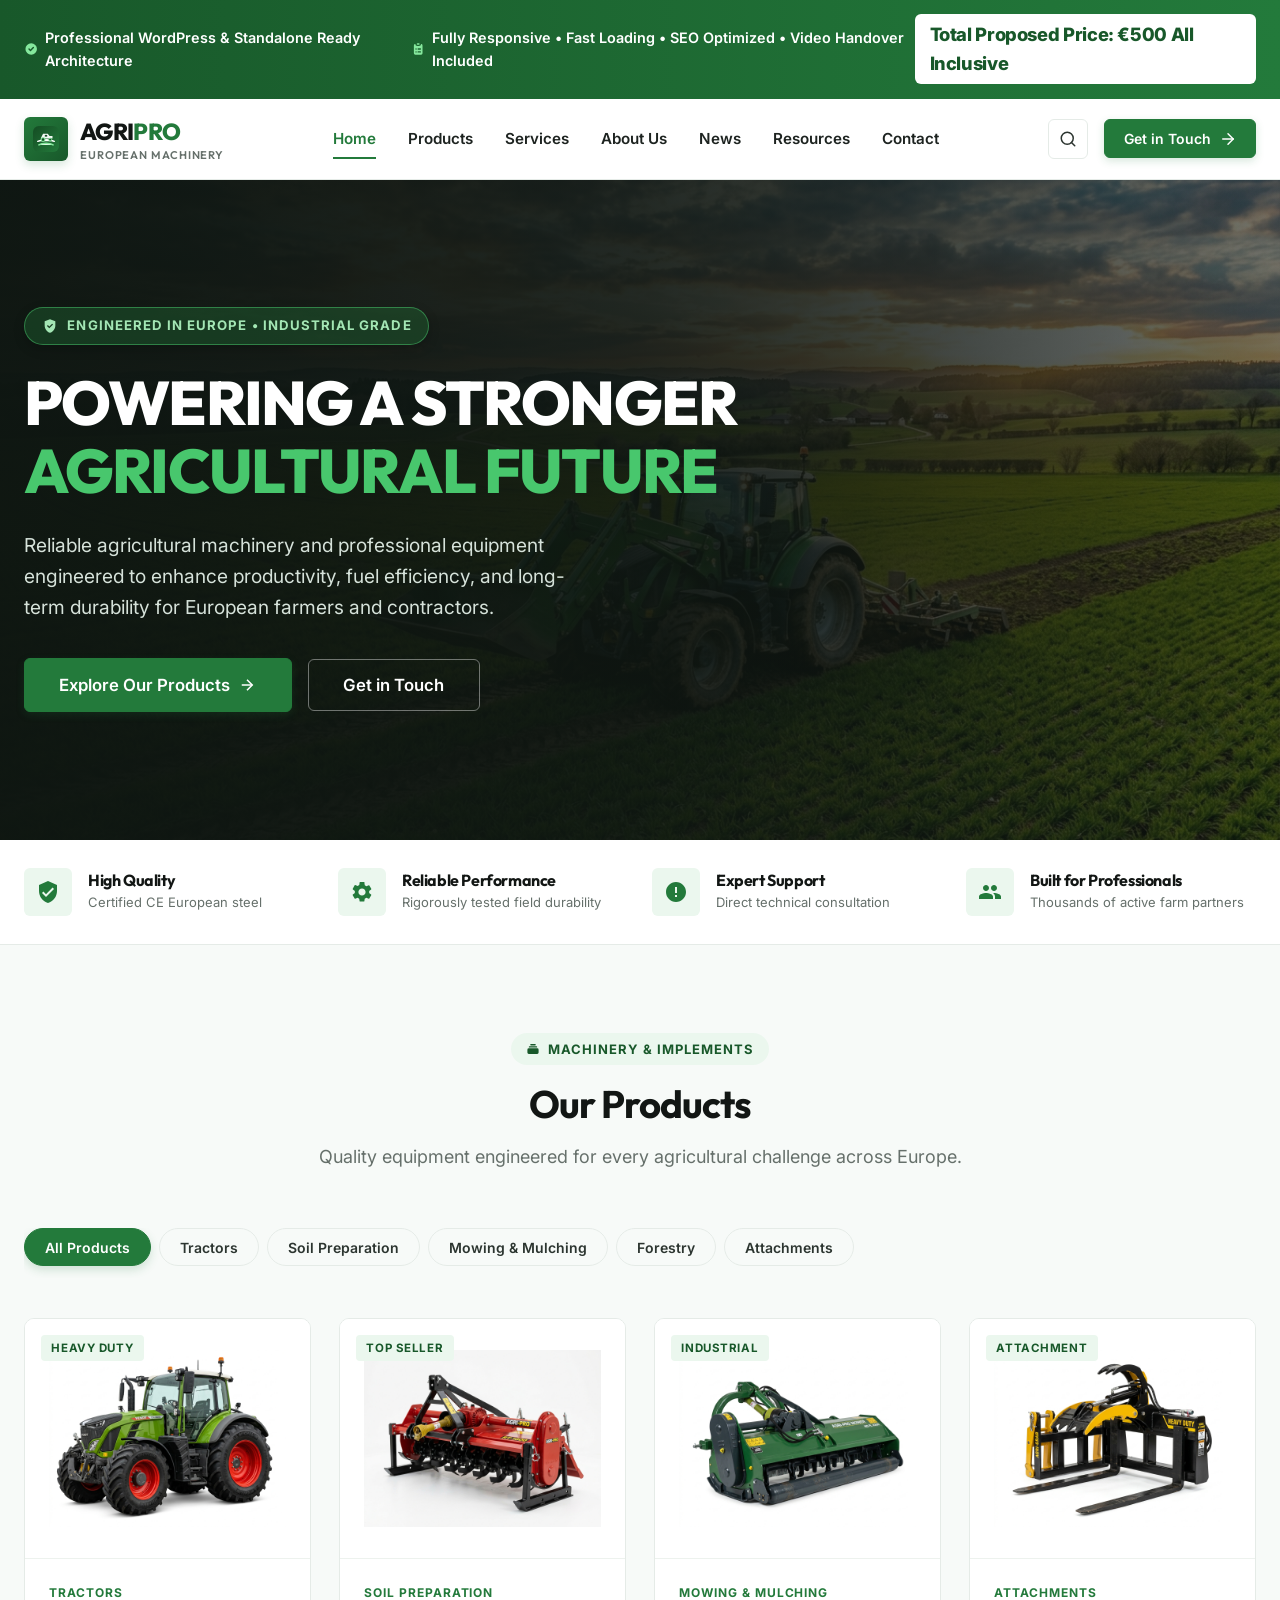
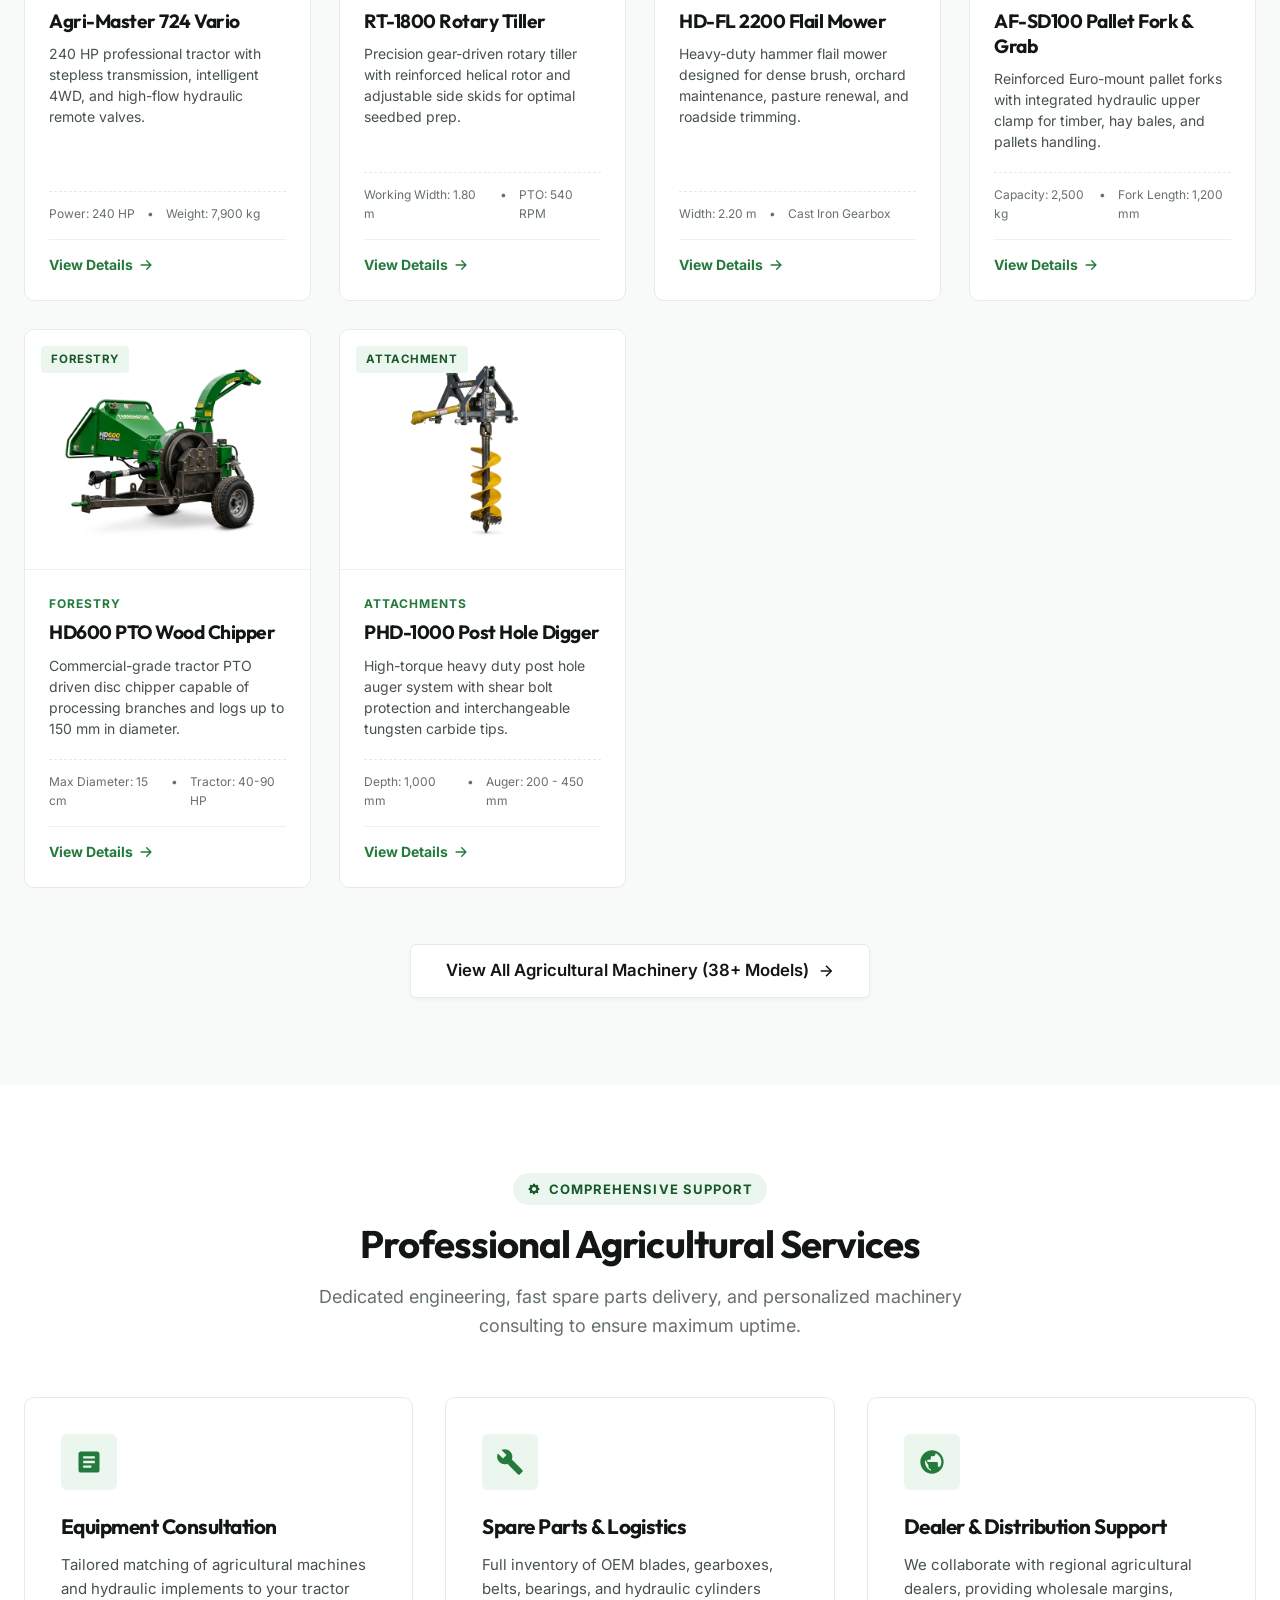
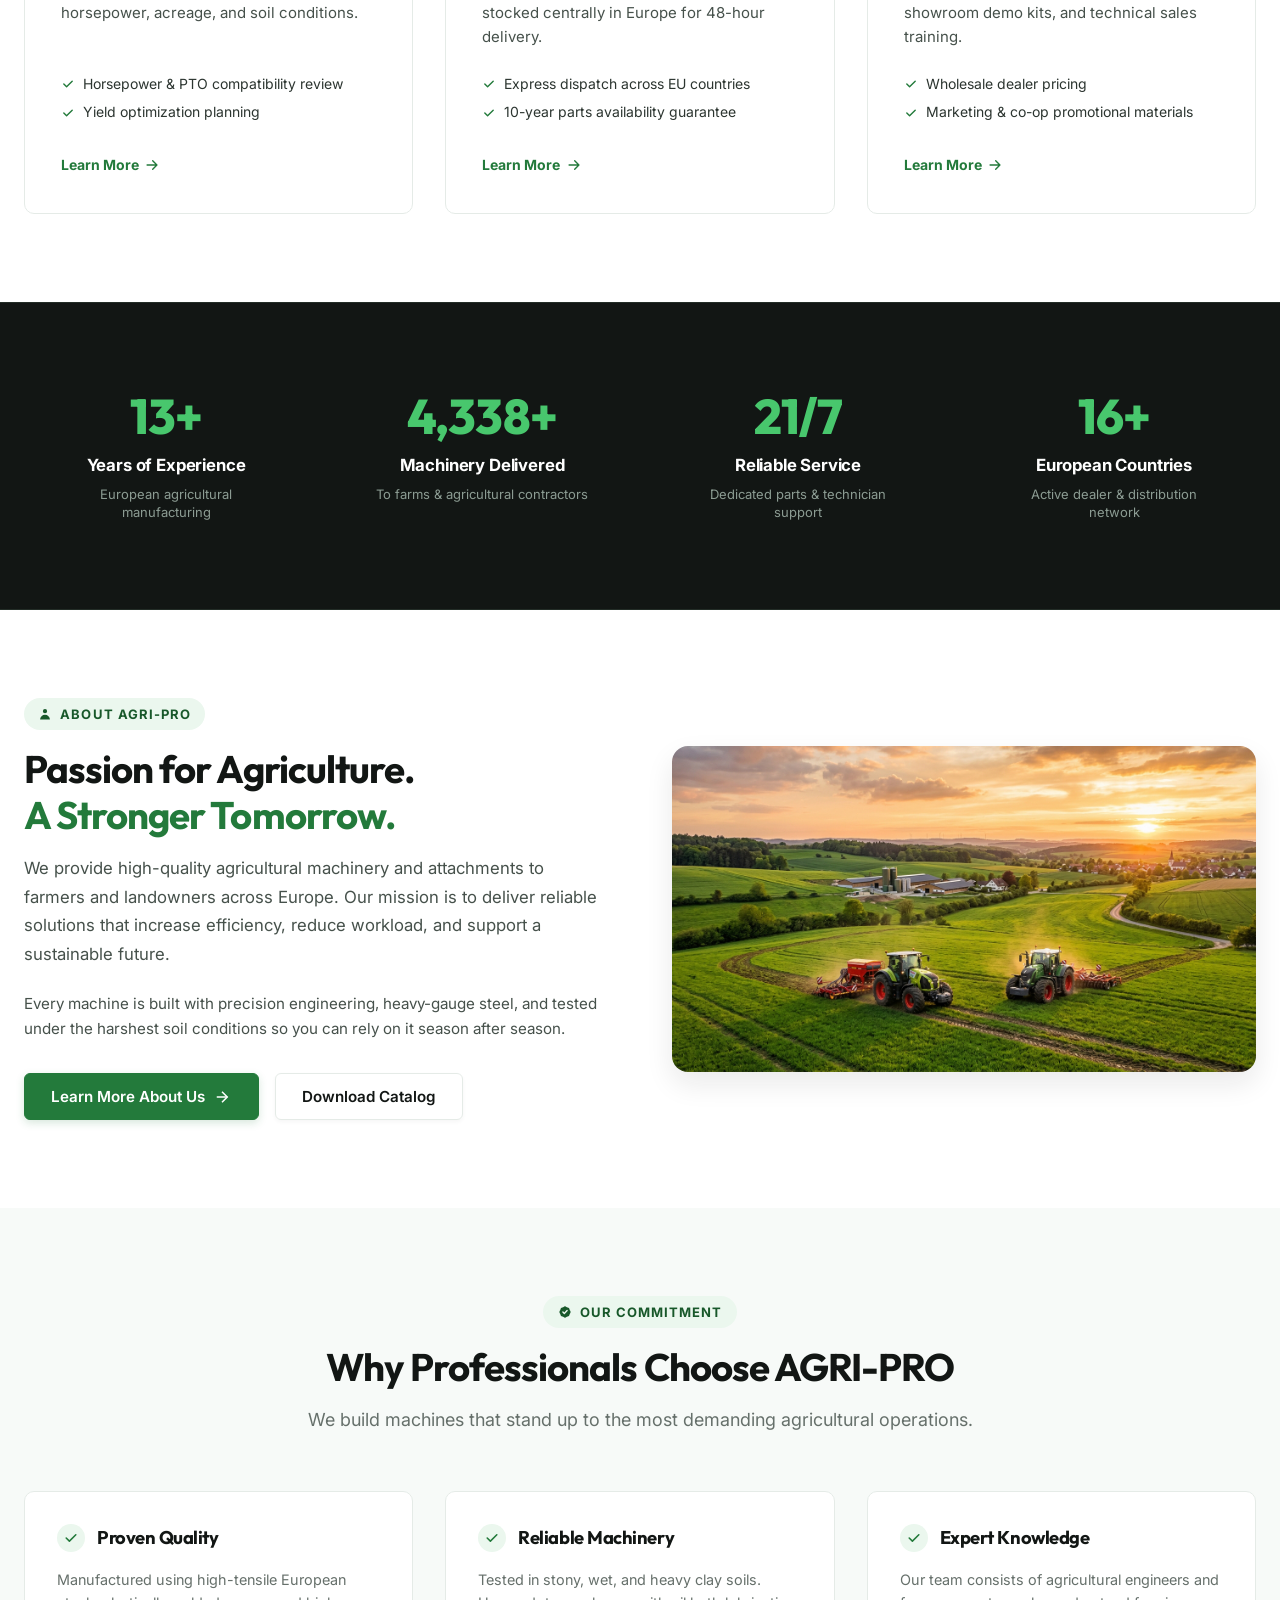
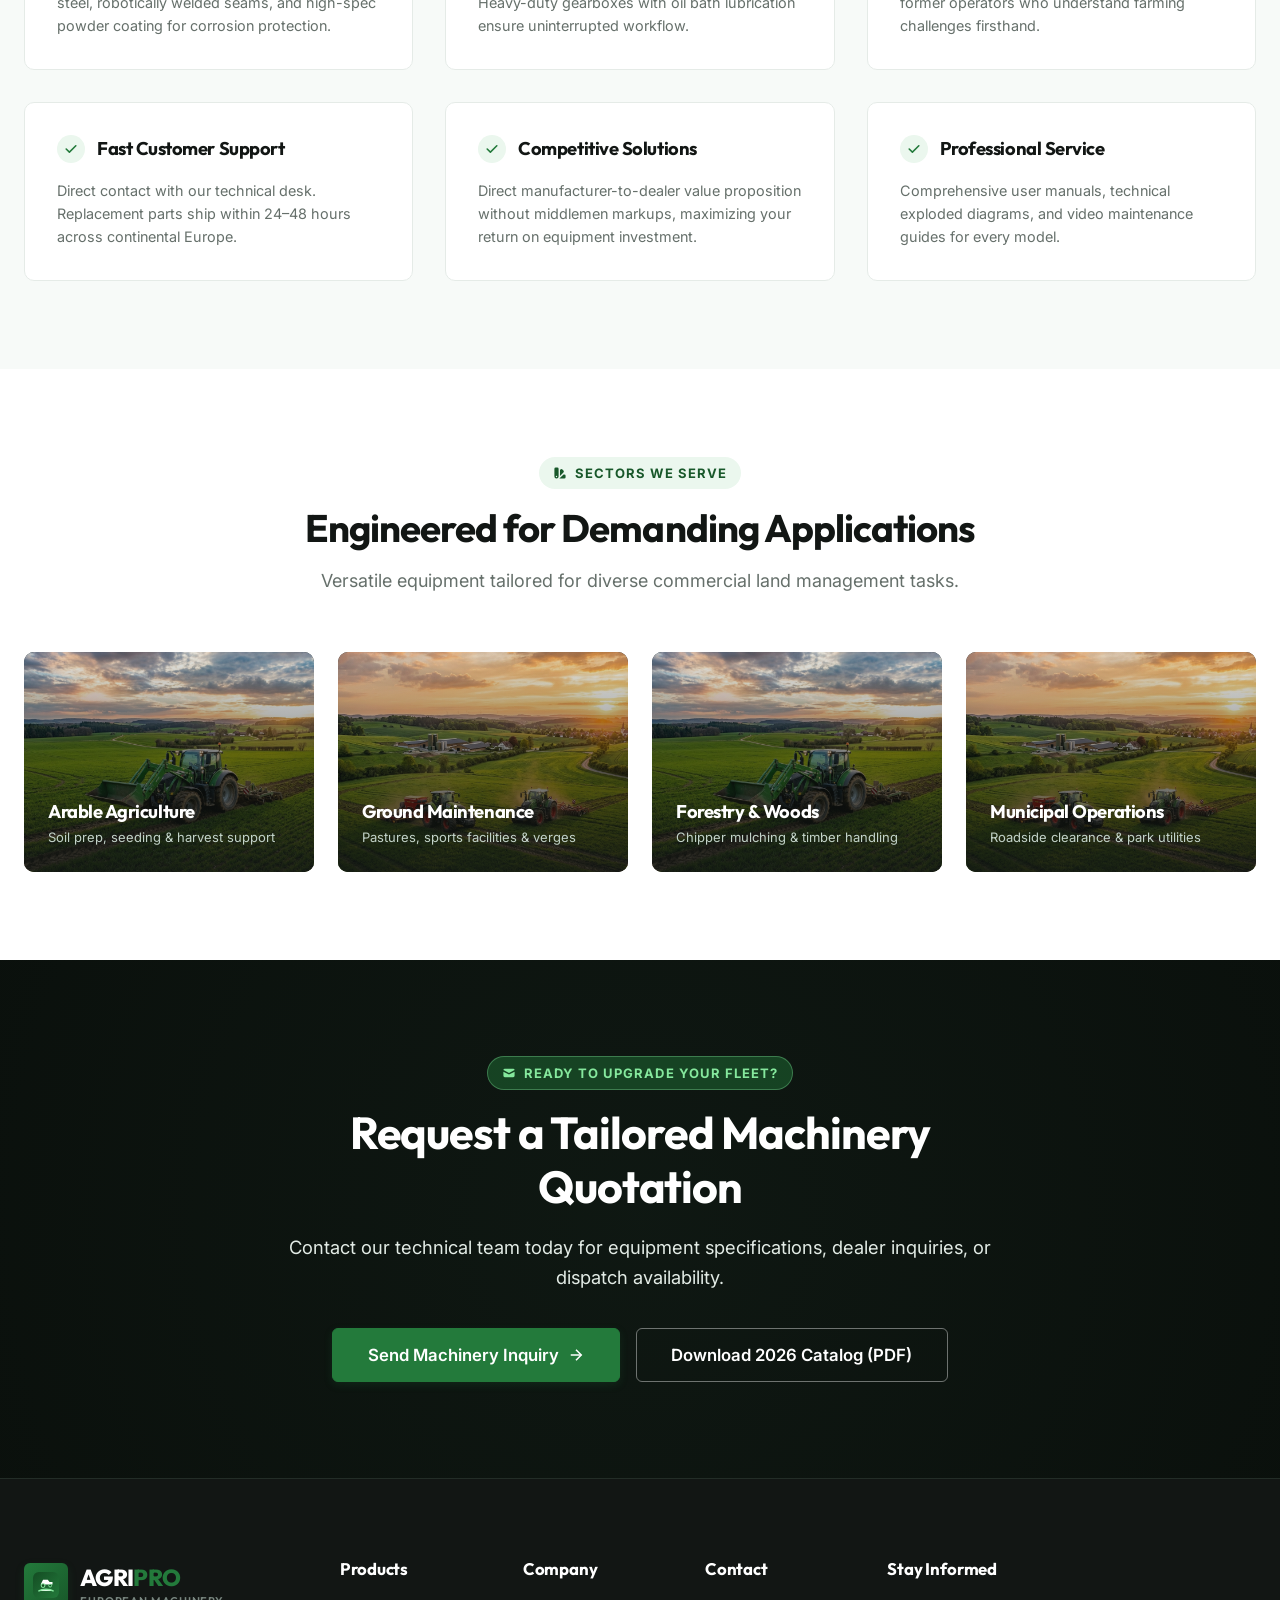
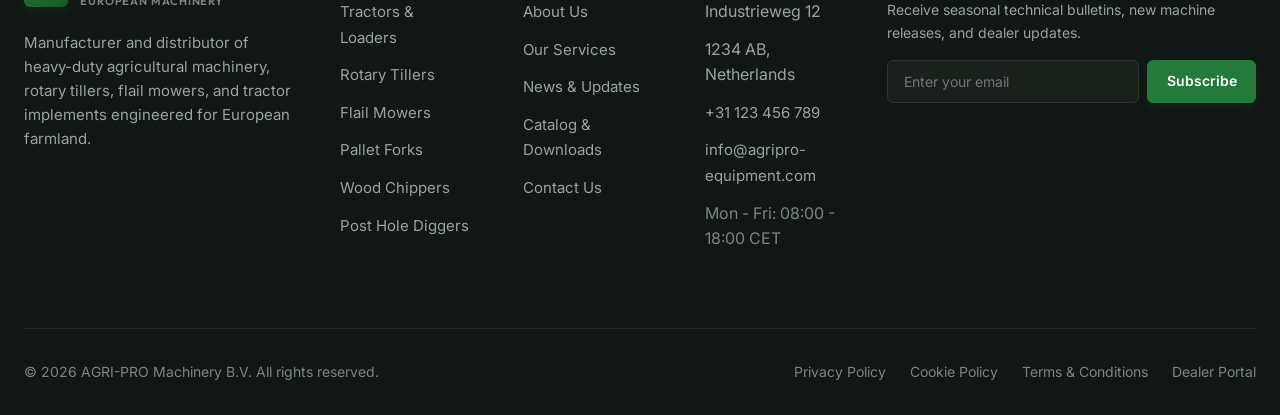
==== index.html @ 42cbcdfe "deploy: 1a32c2c8253c0d4921afb6abf35a187a453fb558" ====
<!DOCTYPE html>
<html lang="en">
<head>
  <meta charset="UTF-8">
  <meta name="viewport" content="width=device-width, initial-scale=1.0">
  <title>AGRI-PRO | European Agricultural Machinery & Equipment</title>
  <meta name="description" content="Reliable European agricultural machinery, attachments and professional implements designed for peak productivity, durability, and performance.">
  <meta name="keywords" content="agricultural machinery, tractors, flail mowers, rotary tillers, farm equipment, European machinery">
  
  <!-- Open Graph / Meta -->
  <meta property="og:title" content="AGRI-PRO | European Agricultural Machinery & Equipment">
  <meta property="og:description" content="Built for agriculture professionals across Europe. High-performance tractors, tillers, mowers, and implements.">
  <meta property="og:type" content="website">
  <meta property="og:image" content="images/hero-tractor.jpg">

  <!-- Stylesheets -->
  <link rel="stylesheet" href="css/main.css">
  <link rel="stylesheet" href="css/components.css">
  <link rel="stylesheet" href="css/responsive.css">
</head>
<body>

  <!-- Submission / Handover Banner -->
  <div class="submission-price-banner">
    <div class="badge-item">
      <svg viewBox="0 0 20 20"><path fill-rule="evenodd" d="M10 18a8 8 0 100-16 8 8 0 000 16zm3.707-9.293a1 1 0 00-1.414-1.414L9 10.586 7.707 9.293a1 1 0 00-1.414 1.414l2 2a1 1 0 001.414 0l4-4z" clip-rule="evenodd"/></svg>
      <span>Professional WordPress & Standalone Ready Architecture</span>
    </div>
    <div class="badge-item">
      <svg viewBox="0 0 20 20"><path d="M9 2a1 1 0 000 2h2a1 1 0 100-2H9z"/><path fill-rule="evenodd" d="M4 5a2 2 0 012-2 3 3 0 003 3h2a3 3 0 003-3 2 2 0 012 2v11a2 2 0 01-2 2H6a2 2 0 01-2-2V5zm3 4a1 1 0 000 2h.01a1 1 0 100-2H7zm3 0a1 1 0 000 2h3a1 1 0 100-2h-3zm-3 4a1 1 0 100 2h.01a1 1 0 100-2H7zm3 0a1 1 0 100 2h3a1 1 0 100-2h-3z" clip-rule="evenodd"/></svg>
      <span>Fully Responsive &bull; Fast Loading &bull; SEO Optimized &bull; Video Handover Included</span>
    </div>
    <div class="price-tag">
      Total Proposed Price: €500 All Inclusive
    </div>
  </div>

  <!-- Sticky Site Header -->
  <header class="site-header" id="main-header">
    <div class="container">
      <div class="header-inner">
        <!-- Brand Logo -->
        <a href="index.html" class="brand-logo" aria-label="AGRI-PRO Home">
          <div class="brand-logo-icon">
            <svg viewBox="0 0 44 44" fill="none" xmlns="http://www.w3.org/2000/svg">
              <rect width="44" height="44" rx="10" fill="url(#brandGrad)" />
              <!-- Agricultural ground furrows -->
              <path d="M10 32C15.5 28.5 28.5 28.5 34 32" stroke="#85E89D" stroke-width="2.6" stroke-linecap="round" />
              <path d="M8 26C15 22.5 29 22.5 36 26" stroke="#FFFFFF" stroke-width="2.4" stroke-linecap="round" />
              <!-- Geometric tractor profile -->
              <path d="M13 21L17 13H25L28 17H33V21H13Z" fill="#FFFFFF" fill-opacity="0.95" />
              <circle cx="17" cy="23" r="3.2" fill="#144C23" stroke="#85E89D" stroke-width="1.8" />
              <circle cx="29" cy="23" r="2.4" fill="#144C23" stroke="#85E89D" stroke-width="1.6" />
              <path d="M20 15H24V18H20V15Z" fill="#144C23" />
              <defs>
                <linearGradient id="brandGrad" x1="0" y1="0" x2="44" y2="44" gradientUnits="userSpaceOnUse">
                  <stop stop-color="#144C23" />
                  <stop offset="1" stop-color="#237A3B" />
                </linearGradient>
              </defs>
            </svg>
          </div>
          <div>
            <div class="brand-logo-text">AGRI<span>PRO</span></div>
            <span class="brand-tagline">European Machinery</span>
          </div>
        </a>

        <!-- Desktop Navigation -->
        <nav class="desktop-nav" aria-label="Main Navigation">
          <a href="index.html" class="nav-link">Home</a>
          <a href="products.html" class="nav-link">Products</a>
          <a href="services.html" class="nav-link">Services</a>
          <a href="about.html" class="nav-link">About Us</a>
          <a href="news.html" class="nav-link">News</a>
          <a href="resources.html" class="nav-link">Resources</a>
          <a href="contact.html" class="nav-link">Contact</a>
        </nav>

        <!-- Header Actions -->
        <div class="header-actions">
          <button class="search-trigger-btn" aria-label="Search machinery">
            <svg width="18" height="18" viewBox="0 0 24 24" fill="none" stroke="currentColor" stroke-width="2" stroke-linecap="round" stroke-linejoin="round">
              <circle cx="11" cy="11" r="8"></circle>
              <line x1="21" y1="21" x2="16.65" y2="16.65"></line>
            </svg>
          </button>
          
          <a href="contact.html" class="btn btn-primary btn-sm">
            <span>Get in Touch</span>
            <svg width="16" height="16" viewBox="0 0 24 24" fill="none" stroke="currentColor" stroke-width="2" stroke-linecap="round" stroke-linejoin="round">
              <line x1="5" y1="12" x2="19" y2="12"></line>
              <polyline points="12 5 19 12 12 19"></polyline>
            </svg>
          </a>

          <!-- Mobile Hamburger Toggle -->
          <button class="hamburger-btn" aria-label="Open Navigation Menu">
            <svg width="22" height="22" viewBox="0 0 24 24" fill="none" stroke="currentColor" stroke-width="2" stroke-linecap="round" stroke-linejoin="round">
              <line x1="3" y1="12" x2="21" y2="12"></line>
              <line x1="3" y1="6" x2="21" y2="6"></line>
              <line x1="3" y1="18" x2="21" y2="18"></line>
            </svg>
          </button>
        </div>
      </div>
    </div>
  </header>

  <!-- Mobile Drawer Navigation -->
  <div class="mobile-nav-backdrop"></div>
  <aside class="mobile-nav-drawer" aria-label="Mobile Navigation">
    <div class="mobile-nav-header">
      <div class="brand-logo">
        <div class="brand-logo-icon">
          <svg viewBox="0 0 44 44" fill="none" xmlns="http://www.w3.org/2000/svg">
            <rect width="44" height="44" rx="10" fill="#237A3B" />
            <path d="M10 32C15.5 28.5 28.5 28.5 34 32" stroke="#85E89D" stroke-width="2.6" stroke-linecap="round" />
            <path d="M13 21L17 13H25L28 17H33V21H13Z" fill="#FFFFFF" />
            <circle cx="17" cy="23" r="3.2" fill="#144C23" stroke="#85E89D" stroke-width="1.8" />
            <circle cx="29" cy="23" r="2.4" fill="#144C23" stroke="#85E89D" stroke-width="1.6" />
          </svg>
        </div>
        <div class="brand-logo-text">AGRI<span>PRO</span></div>
      </div>
      <button class="mobile-close-btn" aria-label="Close Navigation">
        <svg width="22" height="22" viewBox="0 0 24 24" fill="none" stroke="currentColor" stroke-width="2">
          <line x1="18" y1="6" x2="6" y2="18"></line>
          <line x1="6" y1="6" x2="18" y2="18"></line>
        </svg>
      </button>
    </div>

    <nav class="mobile-nav-links">
      <a href="index.html">Home</a>
      <a href="products.html">Products</a>
      <a href="services.html">Services</a>
      <a href="about.html">About Us</a>
      <a href="news.html">News & Articles</a>
      <a href="resources.html">Resources & Downloads</a>
      <a href="contact.html">Contact Us</a>
    </nav>

    <div class="mobile-nav-footer">
      <p>Direct Inquiries & Support</p>
      <a href="tel:+31123456789">+31 (0) 123 456 789</a>
      <div style="margin-top: 1rem;">
        <a href="contact.html" class="btn btn-primary" style="width: 100%;">Request Quote</a>
      </div>
    </div>
  </aside>

  <!-- Search Modal -->
  <div class="search-modal">
    <div class="search-modal-card">
      <div class="search-input-box">
        <svg width="22" height="22" viewBox="0 0 24 24" fill="none" stroke="currentColor" stroke-width="2">
          <circle cx="11" cy="11" r="8"></circle>
          <line x1="21" y1="21" x2="16.65" y2="16.65"></line>
        </svg>
        <input type="text" placeholder="Search tractors, tillers, flail mowers, spare parts...">
        <button class="search-close-btn" aria-label="Close search">
          <svg width="20" height="20" viewBox="0 0 24 24" fill="none" stroke="currentColor" stroke-width="2">
            <line x1="18" y1="6" x2="6" y2="18"></line>
            <line x1="6" y1="6" x2="18" y2="18"></line>
          </svg>
        </button>
      </div>
      <p style="margin-top: 1rem; font-size: 0.85rem; color: var(--text-muted);">
        Popular searches: Rotary Tillers, Flail Mowers, Pallet Forks, 3-Point Hitch Attachments, PTO Wood Chippers
      </p>
    </div>
  </div>

  <main>
    <!-- HERO SECTION WITH VIDEO BACKGROUND -->
    <section class="hero-section">
      <!-- Background Video with Fallback Poster Image -->
      <video class="hero-video-bg" autoplay muted loop playsinline poster="images/hero-tractor.jpg">
        <source src="videos/drone.mp4" type="video/mp4">
        <source src="drone.mp4" type="video/mp4">
        <source src="videos/hero-machinery.mp4" type="video/mp4">
      </video>
      <div class="hero-overlay"></div>

      <div class="container">
        <div class="hero-content reveal-fade is-revealed">
          <div class="hero-tag">
            <!-- CE European Certified Quality Shield Icon -->
            <svg viewBox="0 0 24 24" fill="currentColor">
              <path d="M12 2L4 5v6.09c0 5.05 3.41 9.76 8 10.91 4.59-1.15 8-5.86 8-10.91V5l-8-3zm-1.06 13.54L7.4 12l1.41-1.41 2.12 2.12 4.24-4.24 1.41 1.41-5.64 5.66z"/>
            </svg>
            <span>Engineered in Europe &bull; Industrial Grade</span>
          </div>
          <h1 class="hero-title">
            Powering a Stronger
            <span class="text-green">Agricultural Future</span>
          </h1>
          <p class="hero-description">
            Reliable agricultural machinery and professional equipment engineered to enhance productivity, fuel efficiency, and long-term durability for European farmers and contractors.
          </p>
          <div class="hero-cta-group">
            <a href="products.html" class="btn btn-primary btn-lg">
              <span>Explore Our Products</span>
              <svg width="18" height="18" viewBox="0 0 24 24" fill="none" stroke="currentColor" stroke-width="2">
                <line x1="5" y1="12" x2="19" y2="12"></line>
                <polyline points="12 5 19 12 12 19"></polyline>
              </svg>
            </a>
            <a href="contact.html" class="btn btn-outline-white btn-lg">
              <span>Get in Touch</span>
            </a>
          </div>
        </div>
      </div>
    </section>

    <!-- TRUST / VALUE INDICATORS STRIP -->
    <section class="trust-strip">
      <div class="container">
        <div class="trust-grid stagger-items reveal-fade">
          <div class="trust-item">
            <div class="trust-icon-box">
              <svg viewBox="0 0 24 24">
                <path d="M12 1L3 5v6c0 5.55 3.84 10.74 9 12 5.16-1.26 9-6.45 9-12V5l-9-4zm-2 16l-4-4 1.41-1.41L10 14.17l6.59-6.59L18 9l-8 8z"/>
              </svg>
            </div>
            <div class="trust-text">
              <h4>High Quality</h4>
              <p>Certified CE European steel</p>
            </div>
          </div>

          <div class="trust-item">
            <div class="trust-icon-box">
              <svg viewBox="0 0 24 24">
                <path d="M19.14 12.94c.04-.3.06-.61.06-.94 0-.32-.02-.64-.07-.94l2.03-1.58a.49.49 0 0 0 .12-.61l-1.92-3.32a.488.488 0 0 0-.59-.22l-2.39.96c-.5-.38-1.03-.7-1.62-.94l-.36-2.54A.484.484 0 0 0 13.9 2h-3.8c-.24 0-.44.17-.47.41l-.36 2.54c-.59.24-1.13.57-1.62.94l-2.39-.96c-.22-.08-.47 0-.59.22L2.74 8.87c-.12.21-.08.47.12.61l2.03 1.58c-.05.3-.09.63-.09.94s.02.64.07.94l-2.03 1.58a.49.49 0 0 0-.12.61l1.92 3.32c.12.22.37.29.59.22l2.39-.96c.5.38 1.03.7 1.62.94l.36 2.54c.05.24.24.41.48.41h3.8c.24 0 .44-.17.47-.41l.36-2.54c.59-.24 1.13-.56 1.62-.94l2.39.96c.22.08.47 0 .59-.22l1.92-3.32c.12-.22.07-.47-.12-.61l-2.01-1.58zM12 15.6c-1.98 0-3.6-1.62-3.6-3.6s1.62-3.6 3.6-3.6 3.6 1.62 3.6 3.6-1.62 3.6-3.6 3.6z"/>
              </svg>
            </div>
            <div class="trust-text">
              <h4>Reliable Performance</h4>
              <p>Rigorously tested field durability</p>
            </div>
          </div>

          <div class="trust-item">
            <div class="trust-icon-box">
              <svg viewBox="0 0 24 24">
                <path d="M12 2C6.48 2 2 6.48 2 12s4.48 10 10 10 10-4.48 10-10S17.52 2 12 2zm1 15h-2v-2h2v2zm0-4h-2V7h2v6z"/>
              </svg>
            </div>
            <div class="trust-text">
              <h4>Expert Support</h4>
              <p>Direct technical consultation</p>
            </div>
          </div>

          <div class="trust-item">
            <div class="trust-icon-box">
              <svg viewBox="0 0 24 24">
                <path d="M16 11c1.66 0 2.99-1.34 2.99-3S17.66 5 16 5c-1.66 0-3 1.34-3 3s1.34 3 3 3zm-8 0c1.66 0 2.99-1.34 2.99-3S9.66 5 8 5C6.34 5 5 6.34 5 8s1.34 3 3 3zm0 2c-2.33 0-7 1.17-7 3.5V19h14v-2.5c0-2.33-4.67-3.5-7-3.5zm8 0c-.29 0-.62.02-.97.05 1.16.84 1.97 1.97 1.97 3.45V19h6v-2.5c0-2.33-4.67-3.5-7-3.5z"/>
              </svg>
            </div>
            <div class="trust-text">
              <h4>Built for Professionals</h4>
              <p>Thousands of active farm partners</p>
            </div>
          </div>
        </div>
      </div>
    </section>

    <!-- PRODUCTS SHOWCASE SECTION -->
    <section class="section-padding bg-light" id="products">
      <div class="container">
        <div class="section-header text-center reveal-fade">
          <div class="section-tag">
            <svg viewBox="0 0 20 20"><path d="M7 3a1 1 0 000 2h6a1 1 0 100-2H7zM4 7a1 1 0 011-1h10a1 1 0 110 2H5a1 1 0 01-1-1zM2 11a2 2 0 012-2h12a2 2 0 012 2v4a2 2 0 01-2 2H4a2 2 0 01-2-2v-4z"/></svg>
            <span>Machinery & Implements</span>
          </div>
          <h2 class="section-title">Our Products</h2>
          <p class="section-subtitle">Quality equipment engineered for every agricultural challenge across Europe.</p>
        </div>

        <!-- Filter Buttons -->
        <div class="filter-tabs-wrapper reveal-fade">
          <button class="filter-btn active" data-filter="all">All Products</button>
          <button class="filter-btn" data-filter="tractors">Tractors</button>
          <button class="filter-btn" data-filter="soil">Soil Preparation</button>
          <button class="filter-btn" data-filter="mowing">Mowing & Mulching</button>
          <button class="filter-btn" data-filter="forestry">Forestry</button>
          <button class="filter-btn" data-filter="attachments">Attachments</button>
        </div>

        <!-- Products Grid -->
        <div class="products-grid stagger-items reveal-fade">
          <!-- Card 1: Tractor -->
          <article class="product-card" data-category="tractors">
            <div class="product-image-box">
              <span class="product-badge">Heavy Duty</span>
              <img src="images/product-tractor.jpg" alt="Vario 724 Agricultural Tractor" loading="lazy">
            </div>
            <div class="product-content">
              <span class="product-category">Tractors</span>
              <h3 class="product-title">Agri-Master 724 Vario</h3>
              <p class="product-excerpt">240 HP professional tractor with stepless transmission, intelligent 4WD, and high-flow hydraulic remote valves.</p>
              <div class="product-meta-specs">
                <span class="product-meta-item">Power: 240 HP</span>
                <span>&bull;</span>
                <span class="product-meta-item">Weight: 7,900 kg</span>
              </div>
              <div class="product-cta-row">
                <a href="product-detail.html" class="product-link-btn">
                  <span>View Details</span>
                  <svg viewBox="0 0 20 20"><path fill-rule="evenodd" d="M10.293 3.293a1 1 0 011.414 0l6 6a1 1 0 010 1.414l-6 6a1 1 0 01-1.414-1.414L14.586 11H3a1 1 0 110-2h11.586l-4.293-4.293a1 1 0 010-1.414z" clip-rule="evenodd"/></svg>
                </a>
              </div>
            </div>
          </article>

          <!-- Card 2: Rotary Tiller -->
          <article class="product-card" data-category="soil">
            <div class="product-image-box">
              <span class="product-badge">Top Seller</span>
              <img src="images/product-rotary-tiller.jpg" alt="RT-1800 Heavy Duty Rotary Tiller" loading="lazy">
            </div>
            <div class="product-content">
              <span class="product-category">Soil Preparation</span>
              <h3 class="product-title">RT-1800 Rotary Tiller</h3>
              <p class="product-excerpt">Precision gear-driven rotary tiller with reinforced helical rotor and adjustable side skids for optimal seedbed prep.</p>
              <div class="product-meta-specs">
                <span class="product-meta-item">Working Width: 1.80 m</span>
                <span>&bull;</span>
                <span class="product-meta-item">PTO: 540 RPM</span>
              </div>
              <div class="product-cta-row">
                <a href="product-detail.html" class="product-link-btn">
                  <span>View Details</span>
                  <svg viewBox="0 0 20 20"><path fill-rule="evenodd" d="M10.293 3.293a1 1 0 011.414 0l6 6a1 1 0 010 1.414l-6 6a1 1 0 01-1.414-1.414L14.586 11H3a1 1 0 110-2h11.586l-4.293-4.293a1 1 0 010-1.414z" clip-rule="evenodd"/></svg>
                </a>
              </div>
            </div>
          </article>

          <!-- Card 3: Flail Mower -->
          <article class="product-card" data-category="mowing">
            <div class="product-image-box">
              <span class="product-badge">Industrial</span>
              <img src="images/product-flail-mower.jpg" alt="HD-FL 2200 Agricultural Flail Mower" loading="lazy">
            </div>
            <div class="product-content">
              <span class="product-category">Mowing & Mulching</span>
              <h3 class="product-title">HD-FL 2200 Flail Mower</h3>
              <p class="product-excerpt">Heavy-duty hammer flail mower designed for dense brush, orchard maintenance, pasture renewal, and roadside trimming.</p>
              <div class="product-meta-specs">
                <span class="product-meta-item">Width: 2.20 m</span>
                <span>&bull;</span>
                <span class="product-meta-item">Cast Iron Gearbox</span>
              </div>
              <div class="product-cta-row">
                <a href="product-detail.html" class="product-link-btn">
                  <span>View Details</span>
                  <svg viewBox="0 0 20 20"><path fill-rule="evenodd" d="M10.293 3.293a1 1 0 011.414 0l6 6a1 1 0 010 1.414l-6 6a1 1 0 01-1.414-1.414L14.586 11H3a1 1 0 110-2h11.586l-4.293-4.293a1 1 0 010-1.414z" clip-rule="evenodd"/></svg>
                </a>
              </div>
            </div>
          </article>

          <!-- Card 4: Pallet Forks Attachment -->
          <article class="product-card" data-category="attachments">
            <div class="product-image-box">
              <span class="product-badge">Attachment</span>
              <img src="images/product-pallet-fork.jpg" alt="AF-SD100 Heavy Duty Pallet Forks" loading="lazy">
            </div>
            <div class="product-content">
              <span class="product-category">Attachments</span>
              <h3 class="product-title">AF-SD100 Pallet Fork & Grab</h3>
              <p class="product-excerpt">Reinforced Euro-mount pallet forks with integrated hydraulic upper clamp for timber, hay bales, and pallets handling.</p>
              <div class="product-meta-specs">
                <span class="product-meta-item">Capacity: 2,500 kg</span>
                <span>&bull;</span>
                <span class="product-meta-item">Fork Length: 1,200 mm</span>
              </div>
              <div class="product-cta-row">
                <a href="product-detail.html" class="product-link-btn">
                  <span>View Details</span>
                  <svg viewBox="0 0 20 20"><path fill-rule="evenodd" d="M10.293 3.293a1 1 0 011.414 0l6 6a1 1 0 010 1.414l-6 6a1 1 0 01-1.414-1.414L14.586 11H3a1 1 0 110-2h11.586l-4.293-4.293a1 1 0 010-1.414z" clip-rule="evenodd"/></svg>
                </a>
              </div>
            </div>
          </article>

          <!-- Card 5: Wood Chipper -->
          <article class="product-card" data-category="forestry">
            <div class="product-image-box">
              <span class="product-badge">Forestry</span>
              <img src="images/product-wood-chipper.jpg" alt="HD600 PTO Wood Chipper" loading="lazy">
            </div>
            <div class="product-content">
              <span class="product-category">Forestry</span>
              <h3 class="product-title">HD600 PTO Wood Chipper</h3>
              <p class="product-excerpt">Commercial-grade tractor PTO driven disc chipper capable of processing branches and logs up to 150 mm in diameter.</p>
              <div class="product-meta-specs">
                <span class="product-meta-item">Max Diameter: 15 cm</span>
                <span>&bull;</span>
                <span class="product-meta-item">Tractor: 40-90 HP</span>
              </div>
              <div class="product-cta-row">
                <a href="product-detail.html" class="product-link-btn">
                  <span>View Details</span>
                  <svg viewBox="0 0 20 20"><path fill-rule="evenodd" d="M10.293 3.293a1 1 0 011.414 0l6 6a1 1 0 010 1.414l-6 6a1 1 0 01-1.414-1.414L14.586 11H3a1 1 0 110-2h11.586l-4.293-4.293a1 1 0 010-1.414z" clip-rule="evenodd"/></svg>
                </a>
              </div>
            </div>
          </article>

          <!-- Card 6: Post Hole Digger -->
          <article class="product-card" data-category="attachments">
            <div class="product-image-box">
              <span class="product-badge">Attachment</span>
              <img src="images/product-post-hole-digger.jpg" alt="PHD-1000 Post Hole Digger" loading="lazy">
            </div>
            <div class="product-content">
              <span class="product-category">Attachments</span>
              <h3 class="product-title">PHD-1000 Post Hole Digger</h3>
              <p class="product-excerpt">High-torque heavy duty post hole auger system with shear bolt protection and interchangeable tungsten carbide tips.</p>
              <div class="product-meta-specs">
                <span class="product-meta-item">Depth: 1,000 mm</span>
                <span>&bull;</span>
                <span class="product-meta-item">Auger: 200 - 450 mm</span>
              </div>
              <div class="product-cta-row">
                <a href="product-detail.html" class="product-link-btn">
                  <span>View Details</span>
                  <svg viewBox="0 0 20 20"><path fill-rule="evenodd" d="M10.293 3.293a1 1 0 011.414 0l6 6a1 1 0 010 1.414l-6 6a1 1 0 01-1.414-1.414L14.586 11H3a1 1 0 110-2h11.586l-4.293-4.293a1 1 0 010-1.414z" clip-rule="evenodd"/></svg>
                </a>
              </div>
            </div>
          </article>
        </div>

        <div style="text-align: center; margin-top: 3.5rem;" class="reveal-fade">
          <a href="products.html" class="btn btn-secondary btn-lg">
            <span>View All Agricultural Machinery (38+ Models)</span>
            <svg width="18" height="18" viewBox="0 0 24 24" fill="none" stroke="currentColor" stroke-width="2"><line x1="5" y1="12" x2="19" y2="12"></line><polyline points="12 5 19 12 12 19"></polyline></svg>
          </a>
        </div>
      </div>
    </section>

    <!-- SERVICES SECTION -->
    <section class="section-padding" id="services">
      <div class="container">
        <div class="section-header text-center reveal-fade">
          <div class="section-tag">
            <svg viewBox="0 0 20 20"><path fill-rule="evenodd" d="M11.49 3.17c-.38-1.56-2.6-1.56-2.98 0a1.532 1.532 0 01-2.286.948c-1.372-.836-2.942.734-2.106 2.106.54.886.061 2.042-.947 2.287-1.561.379-1.561 2.6 0 2.978a1.532 1.532 0 01.947 2.287c-.836 1.372.734 2.942 2.106 2.106a1.532 1.532 0 012.287.947c.379 1.561 2.6 1.561 2.978 0a1.533 1.533 0 012.287-.947c1.372.836 2.942-.734 2.106-2.106a1.533 1.533 0 01.947-2.287c1.561-.379 1.561-2.6 0-2.978a1.532 1.532 0 01-.947-2.287c.836-1.372-.734-2.942-2.106-2.106a1.532 1.532 0 01-2.287-.947zM10 13a3 3 0 100-6 3 3 0 000 6z" clip-rule="evenodd"/></svg>
            <span>Comprehensive Support</span>
          </div>
          <h2 class="section-title">Professional Agricultural Services</h2>
          <p class="section-subtitle">Dedicated engineering, fast spare parts delivery, and personalized machinery consulting to ensure maximum uptime.</p>
        </div>

        <div class="services-grid stagger-items reveal-fade">
          <!-- Service 1 -->
          <div class="service-card">
            <div class="service-icon-box">
              <svg viewBox="0 0 24 24"><path d="M19 3H5c-1.1 0-2 .9-2 2v14c0 1.1.9 2 2 2h14c1.1 0 2-.9 2-2V5c0-1.1-.9-2-2-2zm-5 14H7v-2h7v2zm3-4H7v-2h10v2zm0-4H7V7h10v2z"/></svg>
            </div>
            <h3 class="service-title">Equipment Consultation</h3>
            <p class="service-description">Tailored matching of agricultural machines and hydraulic implements to your tractor horsepower, acreage, and soil conditions.</p>
            <ul class="service-features-list">
              <li>
                <svg viewBox="0 0 20 20"><path fill-rule="evenodd" d="M16.707 5.293a1 1 0 010 1.414l-8 8a1 1 0 01-1.414 0l-4-4a1 1 0 011.414-1.414L8 12.586l7.293-7.293a1 1 0 011.414 0z" clip-rule="evenodd"/></svg>
                <span>Horsepower & PTO compatibility review</span>
              </li>
              <li>
                <svg viewBox="0 0 20 20"><path fill-rule="evenodd" d="M16.707 5.293a1 1 0 010 1.414l-8 8a1 1 0 01-1.414 0l-4-4a1 1 0 011.414-1.414L8 12.586l7.293-7.293a1 1 0 011.414 0z" clip-rule="evenodd"/></svg>
                <span>Yield optimization planning</span>
              </li>
            </ul>
            <a href="services.html" class="product-link-btn">
              <span>Learn More</span>
              <svg viewBox="0 0 20 20"><path fill-rule="evenodd" d="M10.293 3.293a1 1 0 011.414 0l6 6a1 1 0 010 1.414l-6 6a1 1 0 01-1.414-1.414L14.586 11H3a1 1 0 110-2h11.586l-4.293-4.293a1 1 0 010-1.414z" clip-rule="evenodd"/></svg>
            </a>
          </div>

          <!-- Service 2 -->
          <div class="service-card">
            <div class="service-icon-box">
              <svg viewBox="0 0 24 24"><path d="M22.7 19l-9.1-9.1c.9-2.3.4-5-1.5-6.9-2-2-5-2.4-7.4-1.3L9 6 6 9 1.6 4.7C.4 7.1.9 10.1 2.9 12.1c1.9 1.9 4.6 2.4 6.9 1.5l9.1 9.1c.4.4 1 .4 1.4 0l2.3-2.3c.5-.4.5-1.1.1-1.4z"/></svg>
            </div>
            <h3 class="service-title">Spare Parts & Logistics</h3>
            <p class="service-description">Full inventory of OEM blades, gearboxes, belts, bearings, and hydraulic cylinders stocked centrally in Europe for 48-hour delivery.</p>
            <ul class="service-features-list">
              <li>
                <svg viewBox="0 0 20 20"><path fill-rule="evenodd" d="M16.707 5.293a1 1 0 010 1.414l-8 8a1 1 0 01-1.414 0l-4-4a1 1 0 011.414-1.414L8 12.586l7.293-7.293a1 1 0 011.414 0z" clip-rule="evenodd"/></svg>
                <span>Express dispatch across EU countries</span>
              </li>
              <li>
                <svg viewBox="0 0 20 20"><path fill-rule="evenodd" d="M16.707 5.293a1 1 0 010 1.414l-8 8a1 1 0 01-1.414 0l-4-4a1 1 0 011.414-1.414L8 12.586l7.293-7.293a1 1 0 011.414 0z" clip-rule="evenodd"/></svg>
                <span>10-year parts availability guarantee</span>
              </li>
            </ul>
            <a href="services.html" class="product-link-btn">
              <span>Learn More</span>
              <svg viewBox="0 0 20 20"><path fill-rule="evenodd" d="M10.293 3.293a1 1 0 011.414 0l6 6a1 1 0 010 1.414l-6 6a1 1 0 01-1.414-1.414L14.586 11H3a1 1 0 110-2h11.586l-4.293-4.293a1 1 0 010-1.414z" clip-rule="evenodd"/></svg>
            </a>
          </div>

          <!-- Service 3 -->
          <div class="service-card">
            <div class="service-icon-box">
              <svg viewBox="0 0 24 24"><path d="M12 2C6.48 2 2 6.48 2 12s4.48 10 10 10 10-4.48 10-10S17.52 2 12 2zm1 17.93c-3.95-.49-7-3.85-7-7.93 0-.62.08-1.21.21-1.79L9 15v1c0 1.1.9 2 2 2v1.93zm6.9-2.54c-.26-.81-1-1.39-1.9-1.39h-1v-3c0-.55-.45-1-1-1H8v-2h2c.55 0 1-.45 1-1V7h2c1.1 0 2-.9 2-2v-.41c2.93 1.19 5 4.06 5 7.41 0 2.08-.8 3.97-2.1 5.39z"/></svg>
            </div>
            <h3 class="service-title">Dealer & Distribution Support</h3>
            <p class="service-description">We collaborate with regional agricultural dealers, providing wholesale margins, showroom demo kits, and technical sales training.</p>
            <ul class="service-features-list">
              <li>
                <svg viewBox="0 0 20 20"><path fill-rule="evenodd" d="M16.707 5.293a1 1 0 010 1.414l-8 8a1 1 0 01-1.414 0l-4-4a1 1 0 011.414-1.414L8 12.586l7.293-7.293a1 1 0 011.414 0z" clip-rule="evenodd"/></svg>
                <span>Wholesale dealer pricing</span>
              </li>
              <li>
                <svg viewBox="0 0 20 20"><path fill-rule="evenodd" d="M16.707 5.293a1 1 0 010 1.414l-8 8a1 1 0 01-1.414 0l-4-4a1 1 0 011.414-1.414L8 12.586l7.293-7.293a1 1 0 011.414 0z" clip-rule="evenodd"/></svg>
                <span>Marketing & co-op promotional materials</span>
              </li>
            </ul>
            <a href="services.html" class="product-link-btn">
              <span>Learn More</span>
              <svg viewBox="0 0 20 20"><path fill-rule="evenodd" d="M10.293 3.293a1 1 0 011.414 0l6 6a1 1 0 010 1.414l-6 6a1 1 0 01-1.414-1.414L14.586 11H3a1 1 0 110-2h11.586l-4.293-4.293a1 1 0 010-1.414z" clip-rule="evenodd"/></svg>
            </a>
          </div>
        </div>
      </div>
    </section>

    <!-- STATS STRIP SECTION -->
    <section class="stats-strip">
      <div class="container">
        <div class="stats-grid stagger-items reveal-fade">
          <div class="stat-item">
            <div class="stat-number" data-target="15" data-suffix="+">0</div>
            <div class="stat-label">Years of Experience</div>
            <div class="stat-subtext">European agricultural manufacturing</div>
          </div>
          <div class="stat-item">
            <div class="stat-number" data-target="4800" data-suffix="+">0</div>
            <div class="stat-label">Machinery Delivered</div>
            <div class="stat-subtext">To farms & agricultural contractors</div>
          </div>
          <div class="stat-item">
            <div class="stat-number" data-target="24" data-suffix="/7">0</div>
            <div class="stat-label">Reliable Service</div>
            <div class="stat-subtext">Dedicated parts & technician support</div>
          </div>
          <div class="stat-item">
            <div class="stat-number" data-target="18" data-suffix="+">0</div>
            <div class="stat-label">European Countries</div>
            <div class="stat-subtext">Active dealer & distribution network</div>
          </div>
        </div>
      </div>
    </section>

    <!-- ABOUT TEASER SECTION -->
    <section class="section-padding">
      <div class="container">
        <div style="display: grid; grid-template-columns: 1fr 1fr; gap: 4rem; align-items: center;">
          <div class="reveal-left">
            <div class="section-tag">
              <svg viewBox="0 0 20 20"><path fill-rule="evenodd" d="M10 9a3 3 0 100-6 3 3 0 000 6zm-7 9a7 7 0 1114 0H3z" clip-rule="evenodd"/></svg>
              <span>About AGRI-PRO</span>
            </div>
            <h2 class="section-title">Passion for Agriculture.<br><span class="highlight-green">A Stronger Tomorrow.</span></h2>
            <p style="font-size: 1.05rem; line-height: 1.7; color: var(--charcoal-600); margin-bottom: 1.5rem;">
              We provide high-quality agricultural machinery and attachments to farmers and landowners across Europe. Our mission is to deliver reliable solutions that increase efficiency, reduce workload, and support a sustainable future.
            </p>
            <p style="font-size: 0.95rem; line-height: 1.6; color: var(--charcoal-600); margin-bottom: 2rem;">
              Every machine is built with precision engineering, heavy-gauge steel, and tested under the harshest soil conditions so you can rely on it season after season.
            </p>
            <div style="display: flex; gap: 1rem; flex-wrap: wrap;">
              <a href="about.html" class="btn btn-primary">
                <span>Learn More About Us</span>
                <svg width="18" height="18" viewBox="0 0 24 24" fill="none" stroke="currentColor" stroke-width="2"><line x1="5" y1="12" x2="19" y2="12"></line><polyline points="12 5 19 12 12 19"></polyline></svg>
              </a>
              <a href="resources.html" class="btn btn-secondary">
                <span>Download Catalog</span>
              </a>
            </div>
          </div>
          <div class="reveal-right">
            <img src="images/about-machinery.jpg" alt="European agricultural fields with modern tractors" style="border-radius: var(--radius-lg); box-shadow: var(--shadow-lg);" loading="lazy">
          </div>
        </div>
      </div>
    </section>

    <!-- WHY CHOOSE US -->
    <section class="section-padding bg-light">
      <div class="container">
        <div class="section-header text-center reveal-fade">
          <div class="section-tag">
            <svg viewBox="0 0 20 20"><path fill-rule="evenodd" d="M6.267 3.455a3.066 3.066 0 001.745-.723 3.066 3.066 0 013.976 0 3.066 3.066 0 001.745.723 3.066 3.066 0 012.812 2.812c.051.643.304 1.254.723 1.745a3.066 3.066 0 010 3.976 3.066 3.066 0 00-.723 1.745 3.066 3.066 0 01-2.812 2.812 3.066 3.066 0 00-1.745.723 3.066 3.066 0 01-3.976 0 3.066 3.066 0 00-1.745-.723 3.066 3.066 0 01-2.812-2.812 3.066 3.066 0 00-.723-1.745 3.066 3.066 0 010-3.976 3.066 3.066 0 00.723-1.745 3.066 3.066 0 012.812-2.812zm7.44 5.252a1 1 0 00-1.414-1.414L9 10.586 7.707 9.293a1 1 0 00-1.414 1.414l2 2a1 1 0 001.414 0l4-4z" clip-rule="evenodd"/></svg>
            <span>Our Commitment</span>
          </div>
          <h2 class="section-title">Why Professionals Choose AGRI-PRO</h2>
          <p class="section-subtitle">We build machines that stand up to the most demanding agricultural operations.</p>
        </div>

        <div class="why-us-grid stagger-items reveal-fade">
          <div class="feature-box">
            <div class="feature-icon-row">
              <div class="feature-check-icon">
                <svg viewBox="0 0 20 20"><path fill-rule="evenodd" d="M16.707 5.293a1 1 0 010 1.414l-8 8a1 1 0 01-1.414 0l-4-4a1 1 0 011.414-1.414L8 12.586l7.293-7.293a1 1 0 011.414 0z" clip-rule="evenodd"/></svg>
              </div>
              <h4>Proven Quality</h4>
            </div>
            <p>Manufactured using high-tensile European steel, robotically welded seams, and high-spec powder coating for corrosion protection.</p>
          </div>

          <div class="feature-box">
            <div class="feature-icon-row">
              <div class="feature-check-icon">
                <svg viewBox="0 0 20 20"><path fill-rule="evenodd" d="M16.707 5.293a1 1 0 010 1.414l-8 8a1 1 0 01-1.414 0l-4-4a1 1 0 011.414-1.414L8 12.586l7.293-7.293a1 1 0 011.414 0z" clip-rule="evenodd"/></svg>
              </div>
              <h4>Reliable Machinery</h4>
            </div>
            <p>Tested in stony, wet, and heavy clay soils. Heavy-duty gearboxes with oil bath lubrication ensure uninterrupted workflow.</p>
          </div>

          <div class="feature-box">
            <div class="feature-icon-row">
              <div class="feature-check-icon">
                <svg viewBox="0 0 20 20"><path fill-rule="evenodd" d="M16.707 5.293a1 1 0 010 1.414l-8 8a1 1 0 01-1.414 0l-4-4a1 1 0 011.414-1.414L8 12.586l7.293-7.293a1 1 0 011.414 0z" clip-rule="evenodd"/></svg>
              </div>
              <h4>Expert Knowledge</h4>
            </div>
            <p>Our team consists of agricultural engineers and former operators who understand farming challenges firsthand.</p>
          </div>

          <div class="feature-box">
            <div class="feature-icon-row">
              <div class="feature-check-icon">
                <svg viewBox="0 0 20 20"><path fill-rule="evenodd" d="M16.707 5.293a1 1 0 010 1.414l-8 8a1 1 0 01-1.414 0l-4-4a1 1 0 011.414-1.414L8 12.586l7.293-7.293a1 1 0 011.414 0z" clip-rule="evenodd"/></svg>
              </div>
              <h4>Fast Customer Support</h4>
            </div>
            <p>Direct contact with our technical desk. Replacement parts ship within 24–48 hours across continental Europe.</p>
          </div>

          <div class="feature-box">
            <div class="feature-icon-row">
              <div class="feature-check-icon">
                <svg viewBox="0 0 20 20"><path fill-rule="evenodd" d="M16.707 5.293a1 1 0 010 1.414l-8 8a1 1 0 01-1.414 0l-4-4a1 1 0 011.414-1.414L8 12.586l7.293-7.293a1 1 0 011.414 0z" clip-rule="evenodd"/></svg>
              </div>
              <h4>Competitive Solutions</h4>
            </div>
            <p>Direct manufacturer-to-dealer value proposition without middlemen markups, maximizing your return on equipment investment.</p>
          </div>

          <div class="feature-box">
            <div class="feature-icon-row">
              <div class="feature-check-icon">
                <svg viewBox="0 0 20 20"><path fill-rule="evenodd" d="M16.707 5.293a1 1 0 010 1.414l-8 8a1 1 0 01-1.414 0l-4-4a1 1 0 011.414-1.414L8 12.586l7.293-7.293a1 1 0 011.414 0z" clip-rule="evenodd"/></svg>
              </div>
              <h4>Professional Service</h4>
            </div>
            <p>Comprehensive user manuals, technical exploded diagrams, and video maintenance guides for every model.</p>
          </div>
        </div>
      </div>
    </section>

    <!-- INDUSTRIES & APPLICATIONS -->
    <section class="section-padding">
      <div class="container">
        <div class="section-header text-center reveal-fade">
          <div class="section-tag">
            <svg viewBox="0 0 20 20"><path fill-rule="evenodd" d="M4 2a2 2 0 00-2 2v11a3 3 0 106 0V4a2 2 0 00-2-2H4zm1 14a1 1 0 100-2 1 1 0 000 2zm5-1.757l4.9-4.9a2 2 0 000-2.828L13.485 5.1a2 2 0 00-2.828 0L10 5.757v8.486zM16 18H9.071l6-6H16a2 2 0 012 2v2a2 2 0 01-2 2z" clip-rule="evenodd"/></svg>
            <span>Sectors We Serve</span>
          </div>
          <h2 class="section-title">Engineered for Demanding Applications</h2>
          <p class="section-subtitle">Versatile equipment tailored for diverse commercial land management tasks.</p>
        </div>

        <div class="industry-grid stagger-items reveal-zoom">
          <div class="industry-card">
            <img src="images/hero-tractor.jpg" alt="Agriculture and arable farming" loading="lazy">
            <div class="industry-info">
              <h4>Arable Agriculture</h4>
              <p>Soil prep, seeding & harvest support</p>
            </div>
          </div>

          <div class="industry-card">
            <img src="images/about-machinery.jpg" alt="Ground maintenance and landscaping" loading="lazy">
            <div class="industry-info">
              <h4>Ground Maintenance</h4>
              <p>Pastures, sports facilities & verges</p>
            </div>
          </div>

          <div class="industry-card">
            <img src="images/hero-tractor.jpg" alt="Forestry and estate management" loading="lazy">
            <div class="industry-info">
              <h4>Forestry & Woods</h4>
              <p>Chipper mulching & timber handling</p>
            </div>
          </div>

          <div class="industry-card">
            <img src="images/about-machinery.jpg" alt="Municipal and public works" loading="lazy">
            <div class="industry-info">
              <h4>Municipal Operations</h4>
              <p>Roadside clearance & park utilities</p>
            </div>
          </div>
        </div>
      </div>
    </section>

    <!-- CALL TO ACTION BANNER WITH BOTTOM VIDEO BACKGROUND -->
    <section class="cta-video-section section-padding reveal-fade" id="quote-cta">
      <!-- Background Video with Overlay -->
      <video class="cta-video-bg" autoplay muted loop playsinline poster="images/about-machinery.jpg">
        <source src="videos/drone.mp4" type="video/mp4">
        <source src="drone.mp4" type="video/mp4">
        <source src="videos/hero-machinery.mp4" type="video/mp4">
      </video>
      <div class="cta-overlay"></div>

      <div class="container cta-video-content">
        <div class="section-tag" style="background-color: rgba(35, 122, 59, 0.45); color: #85E89D; border: 1px solid rgba(133, 232, 157, 0.35);">
          <svg viewBox="0 0 20 20"><path d="M2.003 5.884L10 9.882l7.997-3.998A2 2 0 0016 4H4a2 2 0 00-1.997 1.884z"/><path d="M18 8.118l-8 4-8-4V14a2 2 0 002 2h12a2 2 0 002-2V8.118z"/></svg>
          <span>Ready to Upgrade Your Fleet?</span>
        </div>
        <h2 style="color: var(--white); font-size: clamp(2rem, 3.5vw, 3rem); margin-bottom: 1.25rem;">
          Request a Tailored Machinery Quotation
        </h2>
        <p style="color: #E2EBE5; font-size: 1.15rem; margin-bottom: 2.25rem; line-height: 1.6;">
          Contact our technical team today for equipment specifications, dealer inquiries, or dispatch availability.
        </p>
        <div style="display: flex; gap: 1rem; justify-content: center; flex-wrap: wrap;">
          <a href="contact.html" class="btn btn-primary btn-lg">
            <span>Send Machinery Inquiry</span>
            <svg width="18" height="18" viewBox="0 0 24 24" fill="none" stroke="currentColor" stroke-width="2"><line x1="5" y1="12" x2="19" y2="12"></line><polyline points="12 5 19 12 12 19"></polyline></svg>
          </a>
          <a href="resources.html" class="btn btn-outline-white btn-lg">
            <span>Download 2026 Catalog (PDF)</span>
          </a>
        </div>
      </div>
    </section>
  </main>

  <!-- FOOTER -->
  <footer class="site-footer">
    <div class="container">
      <div class="footer-top">
        <div class="footer-brand">
          <a href="index.html" class="brand-logo" style="color: var(--white);">
            <div class="brand-logo-icon">
              <svg viewBox="0 0 44 44" fill="none" xmlns="http://www.w3.org/2000/svg">
                <rect width="44" height="44" rx="10" fill="url(#brandGradFooter)" />
                <path d="M10 32C15.5 28.5 28.5 28.5 34 32" stroke="#85E89D" stroke-width="2.6" stroke-linecap="round" />
                <path d="M13 21L17 13H25L28 17H33V21H13Z" fill="#FFFFFF" />
                <circle cx="17" cy="23" r="3.2" fill="#144C23" stroke="#85E89D" stroke-width="1.8" />
                <circle cx="29" cy="23" r="2.4" fill="#144C23" stroke="#85E89D" stroke-width="1.6" />
                <defs>
                  <linearGradient id="brandGradFooter" x1="0" y1="0" x2="44" y2="44" gradientUnits="userSpaceOnUse">
                    <stop stop-color="#144C23" />
                    <stop offset="1" stop-color="#237A3B" />
                  </linearGradient>
                </defs>
              </svg>
            </div>
            <div>
              <div class="brand-logo-text">AGRI<span>PRO</span></div>
              <span class="brand-tagline" style="color: #798780;">European Machinery</span>
            </div>
          </a>
          <p>
            Manufacturer and distributor of heavy-duty agricultural machinery, rotary tillers, flail mowers, and tractor implements engineered for European farmland.
          </p>
        </div>

        <div>
          <h4 class="footer-title">Products</h4>
          <ul class="footer-links">
            <li><a href="products.html">Tractors & Loaders</a></li>
            <li><a href="products.html">Rotary Tillers</a></li>
            <li><a href="products.html">Flail Mowers</a></li>
            <li><a href="products.html">Pallet Forks</a></li>
            <li><a href="products.html">Wood Chippers</a></li>
            <li><a href="products.html">Post Hole Diggers</a></li>
          </ul>
        </div>

        <div>
          <h4 class="footer-title">Company</h4>
          <ul class="footer-links">
            <li><a href="about.html">About Us</a></li>
            <li><a href="services.html">Our Services</a></li>
            <li><a href="news.html">News & Updates</a></li>
            <li><a href="resources.html">Catalog & Downloads</a></li>
            <li><a href="contact.html">Contact Us</a></li>
          </ul>
        </div>

        <div>
          <h4 class="footer-title">Contact</h4>
          <ul class="footer-links">
            <li><span style="color: #97A69E;">Industrieweg 12</span></li>
            <li><span style="color: #97A69E;">1234 AB, Netherlands</span></li>
            <li><a href="tel:+31123456789">+31 123 456 789</a></li>
            <li><a href="mailto:info@agripro-equipment.com">info@agripro-equipment.com</a></li>
            <li><span style="color: #798780;">Mon - Fri: 08:00 - 18:00 CET</span></li>
          </ul>
        </div>

        <div class="footer-newsletter">
          <h4 class="footer-title">Stay Informed</h4>
          <p>Receive seasonal technical bulletins, new machine releases, and dealer updates.</p>
          <form class="newsletter-form">
            <input type="email" placeholder="Enter your email" required aria-label="Email address for newsletter">
            <button type="submit" class="btn btn-primary btn-sm">Subscribe</button>
          </form>
        </div>
      </div>

      <div class="footer-bottom">
        <div>
          &copy; 2026 AGRI-PRO Machinery B.V. All rights reserved.
        </div>
        <div class="footer-legal-links">
          <a href="#">Privacy Policy</a>
          <a href="#">Cookie Policy</a>
          <a href="#">Terms & Conditions</a>
          <a href="#">Dealer Portal</a>
        </div>
      </div>
    </div>
  </footer>

  <!-- Scripts -->
  <script src="js/main.js"></script>
  <script src="js/products.js"></script>
  <script src="js/forms.js"></script>
</body>
</html>
---- css/main.css ----
/* ==========================================================================
   AGRI-PRO EUROPEAN MACHINERY — CORE DESIGN SYSTEM & THEME
   Tailored for High-End European Agricultural Machinery SaaS & Web Showcase
   Easily Convertible to WordPress Gutenberg Blocks & FSE / Classic Themes
   ========================================================================== */

@import url('https://fonts.googleapis.com/css2?family=Inter:wght@300;400;500;600;700;800&family=Outfit:wght@500;600;700;800&display=swap');

:root {
  /* Brand Color Palette */
  --brand-green: #237A3B;
  --brand-green-dark: #18582A;
  --brand-green-light: #2FA450;
  --brand-green-tint: #EBF7EE;
  --brand-green-glow: rgba(35, 122, 59, 0.18);
  
  /* Industrial Dark & Neutrals */
  --charcoal-900: #121614;
  --charcoal-800: #1D2320;
  --charcoal-700: #2C3530;
  --charcoal-600: #46514B;
  --text-muted: #66706B;
  --border-light: #E5EBE7;
  --border-subtle: #EDF2EE;
  --bg-page: #FFFFFF;
  --bg-surface-light: #F7FAF8;
  --bg-surface-subtle: #F1F5F2;
  --white: #FFFFFF;

  /* Typography */
  --font-heading: 'Outfit', -apple-system, BlinkMacSystemFont, 'Segoe UI', Roboto, sans-serif;
  --font-body: 'Inter', -apple-system, BlinkMacSystemFont, 'Segoe UI', Roboto, sans-serif;

  /* Shadows & Elevation */
  --shadow-sm: 0 2px 4px rgba(18, 22, 20, 0.04);
  --shadow-md: 0 4px 14px rgba(18, 22, 20, 0.06);
  --shadow-lg: 0 12px 28px rgba(18, 22, 20, 0.09);
  --shadow-xl: 0 20px 40px rgba(18, 22, 20, 0.12);
  --shadow-card-hover: 0 16px 36px rgba(35, 122, 59, 0.12);

  /* Radii */
  --radius-xs: 4px;
  --radius-sm: 6px;
  --radius-md: 10px;
  --radius-lg: 16px;
  --radius-xl: 24px;
  --radius-full: 9999px;

  /* Layout */
  --max-width: 1280px;
  --nav-height: 80px;
  --transition-fast: 0.2s cubic-bezier(0.16, 1, 0.3, 1);
  --transition-normal: 0.35s cubic-bezier(0.16, 1, 0.3, 1);
  --transition-reveal: 0.75s cubic-bezier(0.16, 1, 0.3, 1);
}

/* Base Reset */
*, *::before, *::after {
  box-sizing: border-box;
  margin: 0;
  padding: 0;
}

html {
  scroll-behavior: smooth;
  font-size: 16px;
  -webkit-text-size-adjust: 100%;
}

body {
  font-family: var(--font-body);
  color: var(--charcoal-700);
  background-color: var(--bg-page);
  line-height: 1.6;
  -webkit-font-smoothing: antialiased;
  -moz-osx-font-smoothing: grayscale;
  overflow-x: hidden;
}

img {
  max-width: 100%;
  height: auto;
  display: block;
}

a {
  color: inherit;
  text-decoration: none;
  transition: color var(--transition-fast);
}

ul, ol {
  list-style: none;
}

button, input, textarea, select {
  font-family: inherit;
  font-size: inherit;
}

/* Fluid Responsive Headings */
h1, h2, h3, h4, h5, h6 {
  font-family: var(--font-heading);
  color: var(--charcoal-900);
  line-height: 1.2;
  font-weight: 700;
  letter-spacing: -0.025em;
}

h1 { font-size: clamp(2.1rem, 4.2vw, 3.6rem); }
h2 { font-size: clamp(1.75rem, 3vw, 2.5rem); }
h3 { font-size: clamp(1.25rem, 2vw, 1.65rem); }
h4 { font-size: clamp(1.05rem, 1.5vw, 1.25rem); }

p {
  color: var(--charcoal-600);
  margin-bottom: 1rem;
}
p:last-child {
  margin-bottom: 0;
}

/* ==========================================================================
   SMOOTH SCROLL REVEAL ANIMATIONS ENGINE
   ========================================================================== */
.reveal-fade,
.reveal-left,
.reveal-right,
.reveal-zoom {
  opacity: 0;
  transition: opacity var(--transition-reveal), transform var(--transition-reveal);
  will-change: opacity, transform;
}

.reveal-fade {
  transform: translateY(36px);
}

.reveal-left {
  transform: translateX(-48px);
}

.reveal-right {
  transform: translateX(48px);
}

.reveal-zoom {
  transform: scale(0.92);
}

/* Triggered by IntersectionObserver */
.is-revealed {
  opacity: 1 !important;
  transform: translate(0, 0) scale(1) !important;
}

/* Staggered Children Delays */
.stagger-items > *:nth-child(1) { transition-delay: 0.05s; }
.stagger-items > *:nth-child(2) { transition-delay: 0.15s; }
.stagger-items > *:nth-child(3) { transition-delay: 0.25s; }
.stagger-items > *:nth-child(4) { transition-delay: 0.35s; }
.stagger-items > *:nth-child(5) { transition-delay: 0.45s; }
.stagger-items > *:nth-child(6) { transition-delay: 0.55s; }
.stagger-items > *:nth-child(7) { transition-delay: 0.65s; }
.stagger-items > *:nth-child(8) { transition-delay: 0.75s; }

/* Layout Utilities */
.container {
  width: 100%;
  max-width: var(--max-width);
  margin-left: auto;
  margin-right: auto;
  padding-left: 1.5rem;
  padding-right: 1.5rem;
}

.section-padding {
  padding-top: 5.5rem;
  padding-bottom: 5.5rem;
}

.section-padding-sm {
  padding-top: 3.5rem;
  padding-bottom: 3.5rem;
}

.bg-light {
  background-color: var(--bg-surface-light);
}

.bg-subtle {
  background-color: var(--bg-surface-subtle);
}

.bg-dark {
  background-color: var(--charcoal-900);
  color: #E2E8E4;
}

.bg-dark h1, .bg-dark h2, .bg-dark h3, .bg-dark h4 {
  color: var(--white);
}

.bg-dark p {
  color: #A9B8AF;
}

/* Section Header Component */
.section-header {
  margin-bottom: 3.5rem;
}

.section-header.text-center {
  text-align: center;
  max-width: 720px;
  margin-left: auto;
  margin-right: auto;
}

.section-tag {
  display: inline-flex;
  align-items: center;
  gap: 0.5rem;
  background-color: var(--brand-green-tint);
  color: var(--brand-green-dark);
  font-size: 0.8125rem;
  font-weight: 700;
  text-transform: uppercase;
  letter-spacing: 0.08em;
  padding: 0.35rem 0.9rem;
  border-radius: var(--radius-full);
  margin-bottom: 1rem;
}

.section-tag svg {
  width: 14px;
  height: 14px;
  fill: currentColor;
}

.section-title {
  margin-bottom: 1rem;
}

.section-subtitle {
  font-size: 1.125rem;
  color: var(--text-muted);
  line-height: 1.6;
}

.highlight-green {
  color: var(--brand-green);
  position: relative;
}

/* Buttons */
.btn {
  display: inline-flex;
  align-items: center;
  justify-content: center;
  gap: 0.5rem;
  font-weight: 600;
  font-size: 0.95rem;
  padding: 0.85rem 1.65rem;
  border-radius: var(--radius-sm);
  border: 1px solid transparent;
  cursor: pointer;
  transition: all var(--transition-fast);
  white-space: nowrap;
  line-height: 1;
}

.btn svg {
  width: 18px;
  height: 18px;
  transition: transform var(--transition-fast);
}

.btn:hover svg {
  transform: translateX(3px);
}

.btn-primary {
  background-color: var(--brand-green);
  color: var(--white);
  border-color: var(--brand-green);
  box-shadow: 0 3px 8px var(--brand-green-glow);
}

.btn-primary:hover {
  background-color: var(--brand-green-dark);
  border-color: var(--brand-green-dark);
  transform: translateY(-2px);
  box-shadow: 0 6px 16px var(--brand-green-glow);
}

.btn-secondary {
  background-color: var(--white);
  color: var(--charcoal-900);
  border-color: var(--border-light);
  box-shadow: var(--shadow-sm);
}

.btn-secondary:hover {
  background-color: var(--bg-surface-light);
  border-color: var(--brand-green);
  color: var(--brand-green);
  transform: translateY(-2px);
}

.btn-outline-white {
  background-color: transparent;
  color: var(--white);
  border-color: rgba(255, 255, 255, 0.4);
}

.btn-outline-white:hover {
  background-color: var(--white);
  color: var(--charcoal-900);
  border-color: var(--white);
}

.btn-sm {
  padding: 0.6rem 1.15rem;
  font-size: 0.875rem;
}

.btn-lg {
  padding: 1.05rem 2.15rem;
  font-size: 1.05rem;
}

/* Header & Sticky Navigation */
.site-header {
  position: sticky;
  top: 0;
  left: 0;
  width: 100%;
  z-index: 1000;
  background-color: rgba(255, 255, 255, 0.96);
  backdrop-filter: blur(12px);
  border-bottom: 1px solid var(--border-light);
  transition: all var(--transition-normal);
}

.site-header.scrolled {
  box-shadow: var(--shadow-md);
  background-color: rgba(255, 255, 255, 0.98);
}

.header-inner {
  display: flex;
  align-items: center;
  justify-content: space-between;
  height: var(--nav-height);
}

.brand-logo {
  display: flex;
  align-items: center;
  gap: 0.75rem;
  font-family: var(--font-heading);
  font-weight: 800;
  font-size: 1.45rem;
  color: var(--charcoal-900);
  letter-spacing: -0.03em;
}

.brand-logo-icon {
  width: 44px;
  height: 44px;
  background: linear-gradient(135deg, var(--brand-green) 0%, var(--brand-green-dark) 100%);
  border-radius: var(--radius-sm);
  display: flex;
  align-items: center;
  justify-content: center;
  color: var(--white);
  box-shadow: 0 4px 10px var(--brand-green-glow);
}

.brand-logo-icon svg {
  width: 26px;
  height: 26px;
  fill: currentColor;
}

.brand-logo-text span {
  color: var(--brand-green);
}

.brand-tagline {
  font-size: 0.7rem;
  text-transform: uppercase;
  letter-spacing: 0.08em;
  color: var(--text-muted);
  display: block;
  font-weight: 600;
  margin-top: -3px;
}

/* Nav Menu */
.desktop-nav {
  display: flex;
  align-items: center;
  gap: 2rem;
}

.nav-link {
  font-size: 0.95rem;
  font-weight: 600;
  color: var(--charcoal-800);
  padding: 0.5rem 0;
  position: relative;
}

.nav-link::after {
  content: '';
  position: absolute;
  bottom: 0;
  left: 0;
  width: 0%;
  height: 2px;
  background-color: var(--brand-green);
  transition: width var(--transition-fast);
}

.nav-link:hover, .nav-link.active {
  color: var(--brand-green);
}

.nav-link:hover::after, .nav-link.active::after {
  width: 100%;
}

.header-actions {
  display: flex;
  align-items: center;
  gap: 1rem;
}

.search-trigger-btn {
  width: 40px;
  height: 40px;
  border-radius: var(--radius-sm);
  border: 1px solid var(--border-light);
  background: var(--white);
  color: var(--charcoal-700);
  display: flex;
  align-items: center;
  justify-content: center;
  cursor: pointer;
  transition: all var(--transition-fast);
}

.search-trigger-btn:hover {
  border-color: var(--brand-green);
  color: var(--brand-green);
  background: var(--bg-surface-light);
}

.hamburger-btn {
  display: none;
  width: 42px;
  height: 42px;
  border-radius: var(--radius-sm);
  border: 1px solid var(--border-light);
  background: var(--white);
  color: var(--charcoal-900);
  align-items: center;
  justify-content: center;
  cursor: pointer;
}

/* Footer */
.site-footer {
  background-color: var(--charcoal-900);
  color: #D3DDD6;
  padding-top: 5rem;
  padding-bottom: 2rem;
  border-top: 1px solid #232D27;
}

.footer-top {
  display: grid;
  grid-template-columns: 2fr 1fr 1fr 1fr 1.6fr;
  gap: 3rem;
  margin-bottom: 4rem;
}

.footer-brand p {
  color: #97A69E;
  margin-top: 1.25rem;
  font-size: 0.9375rem;
  max-width: 320px;
}

.footer-title {
  color: var(--white);
  font-size: 1.05rem;
  margin-bottom: 1.25rem;
  font-weight: 700;
  letter-spacing: -0.01em;
}

.footer-links li {
  margin-bottom: 0.75rem;
}

.footer-links a {
  color: #97A69E;
  font-size: 0.9375rem;
  transition: all var(--transition-fast);
}

.footer-links a:hover {
  color: var(--brand-green-light);
  padding-left: 4px;
}

.footer-newsletter p {
  color: #97A69E;
  font-size: 0.875rem;
  margin-bottom: 1rem;
}

.newsletter-form {
  display: flex;
  gap: 0.5rem;
}

.newsletter-form input {
  flex: 1;
  padding: 0.75rem 1rem;
  background-color: #1A211D;
  border: 1px solid #2A362F;
  border-radius: var(--radius-sm);
  color: var(--white);
  font-size: 0.875rem;
  outline: none;
}

.newsletter-form input:focus {
  border-color: var(--brand-green);
}

.footer-bottom {
  padding-top: 2rem;
  border-top: 1px solid #1E2722;
  display: flex;
  align-items: center;
  justify-content: space-between;
  font-size: 0.875rem;
  color: #798780;
  flex-wrap: wrap;
  gap: 1rem;
}

.footer-legal-links {
  display: flex;
  gap: 1.5rem;
}

.footer-legal-links a:hover {
  color: var(--white);
}

/* Pricing / Handover Badge Banner for Submission */
.submission-price-banner {
  background: linear-gradient(90deg, #18582A 0%, #237A3B 100%);
  color: var(--white);
  padding: 0.9rem 1.5rem;
  font-size: 0.9rem;
  font-weight: 600;
  display: flex;
  align-items: center;
  justify-content: space-between;
  box-shadow: 0 4px 12px rgba(0,0,0,0.15);
}

.submission-price-banner .price-tag {
  background-color: #FFFFFF;
  color: #18582A;
  font-size: 1.15rem;
  font-weight: 800;
  padding: 0.35rem 0.9rem;
  border-radius: var(--radius-sm);
  letter-spacing: -0.02em;
}

.submission-price-banner .badge-item {
  display: inline-flex;
  align-items: center;
  gap: 0.4rem;
}

.submission-price-banner .badge-item svg {
  width: 16px;
  height: 16px;
  fill: #85E89D;
}
---- css/components.css ----
/* ==========================================================================
   AGRI-PRO EUROPEAN MACHINERY — COMPONENTS STYLESHEET
   Reusable, Block-Oriented Architecture (Directly Maps to Gutenberg Blocks)
   ========================================================================== */

/* 1. HERO SECTION */
.hero-section {
  position: relative;
  min-height: 660px;
  display: flex;
  align-items: center;
  background-color: var(--charcoal-900);
  background-image: linear-gradient(to right, rgba(18, 22, 20, 0.90) 0%, rgba(18, 22, 20, 0.70) 50%, rgba(18, 22, 20, 0.35) 100%), url('../images/hero-tractor.jpg');
  background-size: cover;
  background-position: center right;
  color: var(--white);
  padding: 5.5rem 0;
  overflow: hidden;
}

/* Background Video with Smooth Fade-in & Direct Visibility */
.hero-video-bg {
  position: absolute;
  inset: 0;
  width: 100%;
  height: 100%;
  object-fit: cover;
  object-position: center right;
  z-index: 1;
  pointer-events: none;
  opacity: 1;
  transition: opacity 0.8s ease;
}

.hero-video-bg.is-playing {
  opacity: 1;
}

/* Hero Overlay Gradient for Optimal Text Legibility */
.hero-overlay {
  position: absolute;
  inset: 0;
  background: linear-gradient(to right, rgba(14, 22, 17, 0.90) 0%, rgba(14, 22, 17, 0.72) 50%, rgba(14, 22, 17, 0.35) 100%);
  z-index: 2;
  pointer-events: none;
}

.hero-content {
  position: relative;
  max-width: 720px;
  z-index: 3;
}

.hero-tag {
  display: inline-flex;
  align-items: center;
  gap: 0.6rem;
  background: rgba(35, 122, 59, 0.35);
  border: 1px solid rgba(72, 199, 109, 0.5);
  color: #A3E6B4;
  font-size: 0.825rem;
  font-weight: 700;
  text-transform: uppercase;
  letter-spacing: 0.08em;
  padding: 0.45rem 1.05rem;
  border-radius: var(--radius-full);
  margin-bottom: 1.5rem;
  backdrop-filter: blur(12px);
  box-shadow: 0 4px 12px rgba(0, 0, 0, 0.2);
}

.hero-tag svg {
  width: 16px;
  height: 16px;
  fill: currentColor;
  flex-shrink: 0;
}

.hero-title {
  font-size: clamp(2.4rem, 4.8vw, 4rem);
  font-weight: 800;
  color: var(--white);
  line-height: 1.12;
  margin-bottom: 1.5rem;
  letter-spacing: -0.03em;
  text-transform: uppercase;
}

.hero-title .text-green {
  color: #48C76D;
  display: block;
}

.hero-description {
  font-size: 1.2rem;
  color: #D6E2DA;
  line-height: 1.6;
  margin-bottom: 2.25rem;
  max-width: 580px;
}

.hero-cta-group {
  display: flex;
  align-items: center;
  gap: 1rem;
  flex-wrap: wrap;
}

/* 2. TRUST / VALUE INDICATORS STRIP */
.trust-strip {
  background-color: var(--white);
  border-bottom: 1px solid var(--border-light);
  box-shadow: var(--shadow-sm);
  padding: 1.75rem 0;
}

.trust-grid {
  display: grid;
  grid-template-columns: repeat(4, 1fr);
  gap: 1.5rem;
}

.trust-item {
  display: flex;
  align-items: center;
  gap: 1rem;
}

.trust-icon-box {
  width: 48px;
  height: 48px;
  border-radius: var(--radius-sm);
  background-color: var(--brand-green-tint);
  color: var(--brand-green);
  display: flex;
  align-items: center;
  justify-content: center;
  flex-shrink: 0;
}

.trust-icon-box svg {
  width: 24px;
  height: 24px;
  fill: currentColor;
}

.trust-text h4 {
  font-size: 1rem;
  font-weight: 700;
  color: var(--charcoal-900);
  margin-bottom: 0.15rem;
}

.trust-text p {
  font-size: 0.8125rem;
  color: var(--text-muted);
  margin: 0;
}

/* 3. CATEGORY FILTER SYSTEM */
.filter-tabs-wrapper {
  display: flex;
  align-items: center;
  justify-content: flex-start;
  gap: 0.5rem;
  overflow-x: auto;
  padding-bottom: 0.75rem;
  margin-bottom: 2.5rem;
  scrollbar-width: thin;
}

.filter-btn {
  background-color: var(--bg-surface-light);
  border: 1px solid var(--border-light);
  color: var(--charcoal-700);
  padding: 0.6rem 1.25rem;
  border-radius: var(--radius-full);
  font-size: 0.875rem;
  font-weight: 600;
  cursor: pointer;
  white-space: nowrap;
  transition: all var(--transition-fast);
}

.filter-btn:hover {
  background-color: var(--white);
  border-color: var(--brand-green);
  color: var(--brand-green);
}

.filter-btn.active {
  background-color: var(--brand-green);
  border-color: var(--brand-green);
  color: var(--white);
  box-shadow: 0 4px 10px var(--brand-green-glow);
}

/* 4. PRODUCT CARDS GRID */
.products-grid {
  display: grid;
  grid-template-columns: repeat(auto-fill, minmax(285px, 1fr));
  gap: 1.75rem;
}

.product-card {
  background-color: var(--white);
  border-radius: var(--radius-md);
  border: 1px solid var(--border-light);
  overflow: hidden;
  display: flex;
  flex-direction: column;
  transition: all var(--transition-normal);
  position: relative;
}

.product-card:hover {
  transform: translateY(-6px);
  box-shadow: var(--shadow-card-hover);
  border-color: rgba(35, 122, 59, 0.4);
}

.product-image-box {
  background-color: var(--white);
  height: 240px;
  position: relative;
  overflow: hidden;
  display: flex;
  align-items: center;
  justify-content: center;
  padding: 1.5rem;
  border-bottom: 1px solid var(--border-subtle);
}

.product-image-box img {
  max-height: 100%;
  width: auto;
  object-fit: contain;
  transition: transform 0.4s cubic-bezier(0.16, 1, 0.3, 1);
}

.product-card:hover .product-image-box img {
  transform: scale(1.06);
}

.product-badge {
  position: absolute;
  top: 1rem;
  left: 1rem;
  background-color: var(--brand-green-tint);
  color: var(--brand-green-dark);
  font-size: 0.72rem;
  font-weight: 700;
  text-transform: uppercase;
  letter-spacing: 0.05em;
  padding: 0.25rem 0.65rem;
  border-radius: var(--radius-xs);
  z-index: 2;
}

.product-content {
  padding: 1.5rem;
  display: flex;
  flex-direction: column;
  flex: 1;
}

.product-category {
  font-size: 0.75rem;
  text-transform: uppercase;
  letter-spacing: 0.08em;
  font-weight: 700;
  color: var(--brand-green);
  margin-bottom: 0.4rem;
}

.product-title {
  font-size: 1.2rem;
  font-weight: 700;
  color: var(--charcoal-900);
  margin-bottom: 0.6rem;
  line-height: 1.3;
}

.product-card:hover .product-title {
  color: var(--brand-green);
}

.product-excerpt {
  font-size: 0.875rem;
  color: var(--charcoal-600);
  line-height: 1.5;
  margin-bottom: 1.25rem;
  flex-grow: 1;
}

.product-meta-specs {
  display: flex;
  gap: 0.75rem;
  padding-top: 0.75rem;
  margin-bottom: 1rem;
  border-top: 1px dashed var(--border-light);
  font-size: 0.75rem;
  color: var(--text-muted);
}

.product-meta-item {
  display: flex;
  align-items: center;
  gap: 0.25rem;
}

.product-cta-row {
  display: flex;
  align-items: center;
  justify-content: space-between;
  padding-top: 0.85rem;
  border-top: 1px solid var(--border-subtle);
}

.product-link-btn {
  display: inline-flex;
  align-items: center;
  gap: 0.4rem;
  font-weight: 700;
  font-size: 0.875rem;
  color: var(--brand-green);
  transition: all var(--transition-fast);
}

.product-link-btn svg {
  width: 14px;
  height: 14px;
  fill: currentColor;
  transition: transform var(--transition-fast);
}

.product-card:hover .product-link-btn {
  color: var(--brand-green-dark);
}

.product-card:hover .product-link-btn svg {
  transform: translateX(4px);
}

/* 5. SERVICE CARDS & OVERVIEW */
.services-grid {
  display: grid;
  grid-template-columns: repeat(auto-fit, minmax(290px, 1fr));
  gap: 2rem;
}

.service-card {
  background-color: var(--white);
  border: 1px solid var(--border-light);
  border-radius: var(--radius-md);
  padding: 2.25rem;
  transition: all var(--transition-normal);
  display: flex;
  flex-direction: column;
}

.service-card:hover {
  transform: translateY(-5px);
  border-color: var(--brand-green);
  box-shadow: var(--shadow-lg);
}

.service-icon-box {
  width: 56px;
  height: 56px;
  border-radius: var(--radius-sm);
  background-color: var(--brand-green-tint);
  color: var(--brand-green);
  display: flex;
  align-items: center;
  justify-content: center;
  margin-bottom: 1.5rem;
  transition: all var(--transition-fast);
}

.service-card:hover .service-icon-box {
  background-color: var(--brand-green);
  color: var(--white);
}

.service-icon-box svg {
  width: 28px;
  height: 28px;
  fill: currentColor;
}

.service-title {
  font-size: 1.3rem;
  font-weight: 700;
  margin-bottom: 0.85rem;
  color: var(--charcoal-900);
}

.service-description {
  font-size: 0.9375rem;
  color: var(--charcoal-600);
  line-height: 1.6;
  margin-bottom: 1.5rem;
  flex-grow: 1;
}

.service-features-list {
  margin-bottom: 1.5rem;
}

.service-features-list li {
  display: flex;
  align-items: center;
  gap: 0.5rem;
  font-size: 0.875rem;
  color: var(--charcoal-700);
  margin-bottom: 0.4rem;
}

.service-features-list svg {
  width: 14px;
  height: 14px;
  fill: var(--brand-green);
  flex-shrink: 0;
}

/* 6. STATS / COUNTERS SECTION */
.stats-strip {
  background-color: var(--charcoal-900);
  color: var(--white);
  padding: 4.5rem 0;
  border-top: 1px solid #232D27;
  border-bottom: 1px solid #232D27;
}

.stats-grid {
  display: grid;
  grid-template-columns: repeat(4, 1fr);
  gap: 2rem;
  text-align: center;
}

.stat-item {
  padding: 1rem 0.75rem;
}

.stat-number {
  font-family: var(--font-heading);
  font-size: clamp(2.3rem, 3.8vw, 3.4rem);
  font-weight: 800;
  color: #48C76D;
  line-height: 1.05;
  margin-bottom: 0.65rem;
  letter-spacing: -0.02em;
  white-space: nowrap;
}

.stat-label {
  font-size: 1.05rem;
  font-weight: 700;
  color: var(--white);
  margin-bottom: 0.35rem;
  letter-spacing: -0.01em;
}

.stat-subtext {
  font-size: 0.8125rem;
  color: #8C9C93;
  max-width: 220px;
  margin-left: auto;
  margin-right: auto;
  line-height: 1.4;
}

/* 7. WHY CHOOSE US FEATURES */
.why-us-grid {
  display: grid;
  grid-template-columns: repeat(3, 1fr);
  gap: 2rem;
}

.feature-box {
  background-color: var(--white);
  border: 1px solid var(--border-light);
  border-radius: var(--radius-md);
  padding: 2rem;
  transition: all var(--transition-fast);
}

.feature-box:hover {
  border-color: var(--brand-green);
  box-shadow: var(--shadow-md);
}

.feature-icon-row {
  display: flex;
  align-items: center;
  gap: 0.75rem;
  margin-bottom: 1rem;
}

.feature-check-icon {
  width: 28px;
  height: 28px;
  border-radius: 50%;
  background-color: var(--brand-green-tint);
  color: var(--brand-green);
  display: flex;
  align-items: center;
  justify-content: center;
  flex-shrink: 0;
}

.feature-check-icon svg {
  width: 16px;
  height: 16px;
  fill: currentColor;
}

.feature-box h4 {
  font-size: 1.15rem;
  font-weight: 700;
  color: var(--charcoal-900);
}

.feature-box p {
  font-size: 0.9rem;
  color: var(--text-muted);
  line-height: 1.6;
}

/* 8. INDUSTRIES / APPLICATIONS GRID */
.industry-grid {
  display: grid;
  grid-template-columns: repeat(4, 1fr);
  gap: 1.5rem;
}

.industry-card {
  position: relative;
  border-radius: var(--radius-md);
  overflow: hidden;
  height: 220px;
  background-color: var(--charcoal-800);
  display: flex;
  align-items: flex-end;
  padding: 1.5rem;
  transition: all var(--transition-normal);
}

.industry-card::before {
  content: '';
  position: absolute;
  inset: 0;
  background: linear-gradient(180deg, rgba(18, 22, 20, 0.1) 0%, rgba(18, 22, 20, 0.85) 100%);
  z-index: 1;
  transition: opacity var(--transition-fast);
}

.industry-card:hover::before {
  background: linear-gradient(180deg, rgba(35, 122, 59, 0.2) 0%, rgba(18, 22, 20, 0.9) 100%);
}

.industry-card img {
  position: absolute;
  inset: 0;
  width: 100%;
  height: 100%;
  object-fit: cover;
  transition: transform 0.5s cubic-bezier(0.16, 1, 0.3, 1);
}

.industry-card:hover img {
  transform: scale(1.08);
}

.industry-info {
  position: relative;
  z-index: 2;
  color: var(--white);
}

.industry-info h4 {
  color: var(--white);
  font-size: 1.15rem;
  margin-bottom: 0.25rem;
}

.industry-info p {
  font-size: 0.8125rem;
  color: #C3D3C9;
}

/* 9. ARTICLES / NEWS CARDS */
.news-grid {
  display: grid;
  grid-template-columns: repeat(3, 1fr);
  gap: 2rem;
}

.news-card {
  background: var(--white);
  border: 1px solid var(--border-light);
  border-radius: var(--radius-md);
  overflow: hidden;
  display: flex;
  flex-direction: column;
  transition: all var(--transition-normal);
}

.news-card:hover {
  transform: translateY(-4px);
  box-shadow: var(--shadow-card-hover);
  border-color: rgba(35, 122, 59, 0.4);
}

.news-image {
  height: 200px;
  overflow: hidden;
  background: var(--charcoal-800);
}

.news-image img {
  width: 100%;
  height: 100%;
  object-fit: cover;
  transition: transform 0.4s ease;
}

.news-card:hover .news-image img {
  transform: scale(1.05);
}

.news-body {
  padding: 1.5rem;
  display: flex;
  flex-direction: column;
  flex: 1;
}

.news-meta {
  display: flex;
  align-items: center;
  gap: 0.75rem;
  font-size: 0.75rem;
  color: var(--text-muted);
  margin-bottom: 0.75rem;
}

.news-badge {
  background-color: var(--brand-green-tint);
  color: var(--brand-green-dark);
  font-weight: 700;
  padding: 0.2rem 0.55rem;
  border-radius: var(--radius-xs);
  text-transform: uppercase;
  font-size: 0.7rem;
}

.news-title {
  font-size: 1.15rem;
  font-weight: 700;
  line-height: 1.35;
  margin-bottom: 0.75rem;
  color: var(--charcoal-900);
}

.news-card:hover .news-title {
  color: var(--brand-green);
}

.news-excerpt {
  font-size: 0.875rem;
  color: var(--charcoal-600);
  line-height: 1.55;
  margin-bottom: 1.25rem;
  flex-grow: 1;
}

/* 10. PRODUCT DETAIL TEMPLATE SPECIFIC */
.product-detail-hero {
  display: grid;
  grid-template-columns: 1.1fr 1fr;
  gap: 3.5rem;
  align-items: flex-start;
}

.gallery-main {
  background-color: var(--white);
  border: 1px solid var(--border-light);
  border-radius: var(--radius-lg);
  padding: 2.5rem;
  height: 480px;
  display: flex;
  align-items: center;
  justify-content: center;
  margin-bottom: 1rem;
}

.gallery-main img {
  max-height: 100%;
  object-fit: contain;
}

.gallery-thumbs {
  display: flex;
  gap: 1rem;
}

.thumb-item {
  width: 90px;
  height: 80px;
  border: 2px solid var(--border-light);
  border-radius: var(--radius-sm);
  padding: 0.5rem;
  cursor: pointer;
  background-color: var(--white);
  display: flex;
  align-items: center;
  justify-content: center;
  transition: all var(--transition-fast);
}

.thumb-item.active, .thumb-item:hover {
  border-color: var(--brand-green);
}

.thumb-item img {
  max-height: 100%;
  object-fit: contain;
}

.spec-table-wrap {
  background-color: var(--white);
  border: 1px solid var(--border-light);
  border-radius: var(--radius-md);
  overflow: hidden;
  margin: 2rem 0;
}

.spec-table {
  width: 100%;
  border-collapse: collapse;
}

.spec-table tr:nth-child(even) {
  background-color: var(--bg-surface-light);
}

.spec-table th, .spec-table td {
  padding: 0.9rem 1.25rem;
  font-size: 0.9rem;
  text-align: left;
  border-bottom: 1px solid var(--border-subtle);
}

.spec-table th {
  color: var(--charcoal-900);
  font-weight: 700;
  width: 38%;
  background-color: var(--bg-surface-subtle);
}

.spec-table td {
  color: var(--charcoal-700);
}

/* 11. INQUIRY FORM */
.inquiry-form-card {
  background: var(--white);
  border: 1px solid var(--border-light);
  border-radius: var(--radius-lg);
  padding: 2.5rem;
  box-shadow: var(--shadow-md);
}

.form-grid-2 {
  display: grid;
  grid-template-columns: 1fr 1fr;
  gap: 1.25rem;
  margin-bottom: 1.25rem;
}

.form-group {
  margin-bottom: 1.25rem;
}

.form-label {
  display: block;
  font-size: 0.875rem;
  font-weight: 600;
  color: var(--charcoal-800);
  margin-bottom: 0.4rem;
}

.form-input, .form-select, .form-textarea {
  width: 100%;
  padding: 0.85rem 1rem;
  border: 1px solid var(--border-light);
  border-radius: var(--radius-sm);
  background-color: var(--white);
  color: var(--charcoal-900);
  font-size: 0.95rem;
  transition: all var(--transition-fast);
  outline: none;
}

.form-input:focus, .form-select:focus, .form-textarea:focus {
  border-color: var(--brand-green);
  box-shadow: 0 0 0 3px var(--brand-green-glow);
}

.form-textarea {
  resize: vertical;
  min-height: 120px;
}

.form-help {
  font-size: 0.75rem;
  color: var(--text-muted);
  margin-top: 0.35rem;
}

.form-feedback {
  padding: 1rem 1.25rem;
  border-radius: var(--radius-sm);
  margin-bottom: 1.5rem;
  display: none;
  font-size: 0.9rem;
}

.form-feedback.success {
  display: flex;
  align-items: center;
  gap: 0.75rem;
  background-color: #DEF7EC;
  border: 1px solid #84E1BC;
  color: #03543F;
}

.form-feedback.success svg {
  width: 20px;
  height: 20px;
  fill: currentColor;
  flex-shrink: 0;
}

/* 12. DOWNLOAD & RESOURCE CARDS */
.download-card {
  background: var(--white);
  border: 1px solid var(--border-light);
  border-radius: var(--radius-md);
  padding: 1.75rem;
  display: flex;
  align-items: center;
  justify-content: space-between;
  gap: 1.5rem;
  transition: all var(--transition-fast);
}

.download-card:hover {
  border-color: var(--brand-green);
  box-shadow: var(--shadow-md);
  transform: translateX(4px);
}

.download-info {
  display: flex;
  align-items: center;
  gap: 1.25rem;
}

.download-icon {
  width: 48px;
  height: 48px;
  background-color: var(--brand-green-tint);
  color: var(--brand-green);
  border-radius: var(--radius-sm);
  display: flex;
  align-items: center;
  justify-content: center;
  flex-shrink: 0;
}

.download-icon svg {
  width: 24px;
  height: 24px;
  fill: currentColor;
}

.download-info h4 {
  font-size: 1.05rem;
  font-weight: 700;
  margin-bottom: 0.2rem;
}

.download-info p {
  font-size: 0.8125rem;
  color: var(--text-muted);
  margin: 0;
}

/* 13. MODAL & SEARCH OVERLAY */
.search-modal {
  position: fixed;
  inset: 0;
  background-color: rgba(18, 22, 20, 0.75);
  backdrop-filter: blur(8px);
  z-index: 2000;
  display: none;
  align-items: flex-start;
  justify-content: center;
  padding-top: 10vh;
}

.search-modal.active {
  display: flex;
}

.search-modal-card {
  background: var(--white);
  width: 90%;
  max-width: 640px;
  border-radius: var(--radius-md);
  padding: 2rem;
  box-shadow: var(--shadow-xl);
  position: relative;
}

.search-input-box {
  display: flex;
  align-items: center;
  gap: 0.75rem;
  border-bottom: 2px solid var(--brand-green);
  padding-bottom: 0.75rem;
}

.search-input-box input {
  flex: 1;
  border: none;
  font-size: 1.25rem;
  font-family: var(--font-heading);
  outline: none;
  color: var(--charcoal-900);
}

.search-close-btn {
  background: none;
  border: none;
  cursor: pointer;
  color: var(--text-muted);
}

/* 14. BOTTOM CTA VIDEO BACKGROUND SECTION */
.cta-video-section {
  position: relative;
  text-align: center;
  overflow: hidden;
  background-color: var(--charcoal-900);
  padding: 6rem 0;
  display: flex;
  align-items: center;
  justify-content: center;
}

.cta-video-bg {
  position: absolute;
  inset: 0;
  width: 100%;
  height: 100%;
  object-fit: cover;
  object-position: center;
  z-index: 1;
  pointer-events: none;
  opacity: 0.9;
  transition: opacity 0.8s ease;
}

.cta-overlay {
  position: absolute;
  inset: 0;
  background: radial-gradient(circle at center, rgba(14, 24, 18, 0.82) 0%, rgba(10, 16, 12, 0.94) 100%);
  z-index: 2;
  pointer-events: none;
}

.cta-video-content {
  position: relative;
  z-index: 3;
  max-width: 820px;
  margin: 0 auto;
}
---- css/responsive.css ----
/* ==========================================================================
   AGRI-PRO EUROPEAN MACHINERY — RESPONSIVE STYLESHEET
   Mobile-First & Fluid Breakpoints (Desktop, Laptop, Tablet, Mobile)
   ========================================================================== */

/* Mobile Navigation Drawer */
.mobile-nav-drawer {
  position: fixed;
  top: 0;
  right: -100%;
  width: 100%;
  max-width: 380px;
  height: 100vh;
  background-color: var(--white);
  z-index: 2500;
  padding: 2rem;
  display: flex;
  flex-direction: column;
  box-shadow: -8px 0 24px rgba(0, 0, 0, 0.15);
  transition: right 0.35s cubic-bezier(0.16, 1, 0.3, 1);
  overflow-y: auto;
}

.mobile-nav-drawer.active {
  right: 0;
}

.mobile-nav-backdrop {
  position: fixed;
  inset: 0;
  background-color: rgba(18, 22, 20, 0.6);
  backdrop-filter: blur(4px);
  z-index: 2400;
  opacity: 0;
  pointer-events: none;
  transition: opacity 0.3s ease;
}

.mobile-nav-backdrop.active {
  opacity: 1;
  pointer-events: auto;
}

.mobile-nav-header {
  display: flex;
  align-items: center;
  justify-content: space-between;
  margin-bottom: 2.5rem;
  padding-bottom: 1.25rem;
  border-bottom: 1px solid var(--border-light);
}

.mobile-close-btn {
  background: none;
  border: none;
  width: 40px;
  height: 40px;
  border-radius: var(--radius-sm);
  display: flex;
  align-items: center;
  justify-content: center;
  color: var(--charcoal-900);
  cursor: pointer;
}

.mobile-close-btn:hover {
  background-color: var(--bg-surface-light);
  color: var(--brand-green);
}

.mobile-nav-links {
  display: flex;
  flex-direction: column;
  gap: 1.25rem;
  margin-bottom: 2.5rem;
}

.mobile-nav-links a {
  font-size: 1.15rem;
  font-weight: 700;
  color: var(--charcoal-900);
  padding: 0.5rem 0;
  border-bottom: 1px solid var(--border-subtle);
  display: flex;
  align-items: center;
  justify-content: space-between;
}

.mobile-nav-links a:hover, .mobile-nav-links a.active {
  color: var(--brand-green);
  padding-left: 6px;
}

.mobile-nav-footer {
  margin-top: auto;
  padding-top: 1.5rem;
  border-top: 1px solid var(--border-light);
}

.mobile-nav-footer p {
  font-size: 0.875rem;
  margin-bottom: 0.5rem;
  color: var(--text-muted);
}

.mobile-nav-footer a {
  font-weight: 700;
  color: var(--brand-green);
}

/* ==========================================================================
   BREAKPOINTS
   ========================================================================== */

/* 1200px and down */
@media (max-width: 1200px) {
  .footer-top {
    grid-template-columns: 1.8fr 1fr 1fr 1fr;
  }
  .footer-newsletter {
    grid-column: span 4;
    max-width: 500px;
  }
}

/* 992px and down (Tablet Landscape & Medium Screens) */
@media (max-width: 992px) {
  .desktop-nav {
    display: none;
  }
  
  .hamburger-btn {
    display: flex;
  }

  .trust-grid {
    grid-template-columns: repeat(2, 1fr);
    gap: 1.75rem;
  }

  .product-detail-hero {
    grid-template-columns: 1fr;
    gap: 2.5rem;
  }

  .stats-grid {
    grid-template-columns: repeat(2, 1fr);
    gap: 2.5rem;
  }

  .why-us-grid {
    grid-template-columns: repeat(2, 1fr);
  }

  .industry-grid {
    grid-template-columns: repeat(2, 1fr);
  }

  .news-grid {
    grid-template-columns: repeat(2, 1fr);
  }

  .footer-top {
    grid-template-columns: 1fr 1fr;
    gap: 2.5rem;
  }

  .footer-newsletter {
    grid-column: span 2;
  }
}

/* 768px and down (Tablet Portrait & Mobile) */
@media (max-width: 768px) {
  .section-padding {
    padding-top: 3.5rem;
    padding-bottom: 3.5rem;
  }

  .hero-section {
    min-height: 520px;
    padding: 3.5rem 0;
    background-position: center center;
  }

  .hero-title {
    font-size: 2.15rem;
  }

  .hero-description {
    font-size: 1.05rem;
  }

  .hero-cta-group {
    flex-direction: column;
    align-items: stretch;
  }

  .hero-cta-group .btn {
    width: 100%;
  }

  .trust-grid {
    grid-template-columns: 1fr;
    gap: 1.25rem;
  }

  .products-grid {
    grid-template-columns: 1fr;
  }

  .services-grid {
    grid-template-columns: 1fr;
  }

  .why-us-grid {
    grid-template-columns: 1fr;
  }

  .industry-grid {
    grid-template-columns: 1fr;
  }

  .news-grid {
    grid-template-columns: 1fr;
  }

  .form-grid-2 {
    grid-template-columns: 1fr;
  }

  .download-card {
    flex-direction: column;
    align-items: flex-start;
  }

  .download-card .btn {
    width: 100%;
  }

  .submission-price-banner {
    flex-direction: column;
    text-align: center;
    gap: 0.75rem;
  }

  .footer-bottom {
    flex-direction: column;
    text-align: center;
    gap: 1rem;
  }

  .footer-legal-links {
    justify-content: center;
  }
}

/* 480px and down (Small Mobile) */
@media (max-width: 480px) {
  .header-inner {
    height: 70px;
  }
  
  .brand-logo-text {
    font-size: 1.2rem;
  }

  .stats-grid {
    grid-template-columns: 1fr;
    gap: 1.75rem;
  }

  .footer-top {
    grid-template-columns: 1fr;
  }
}
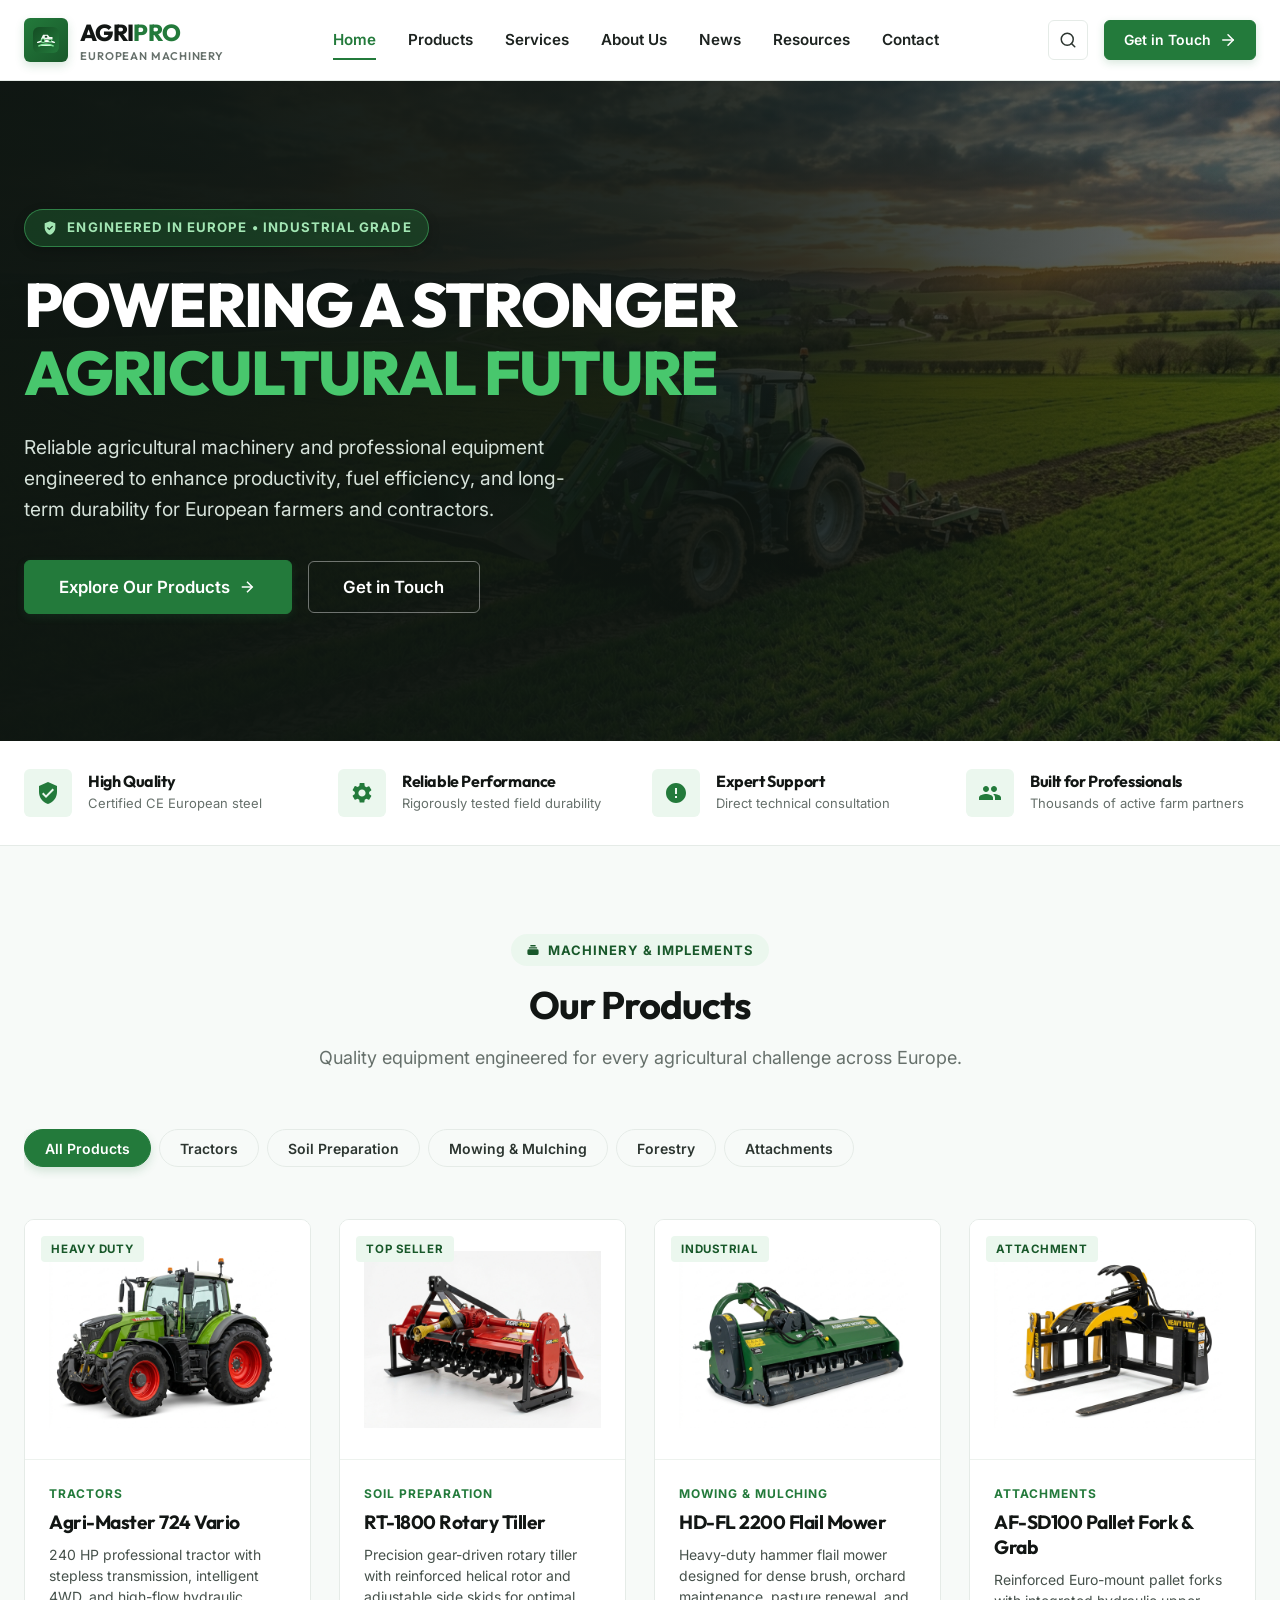
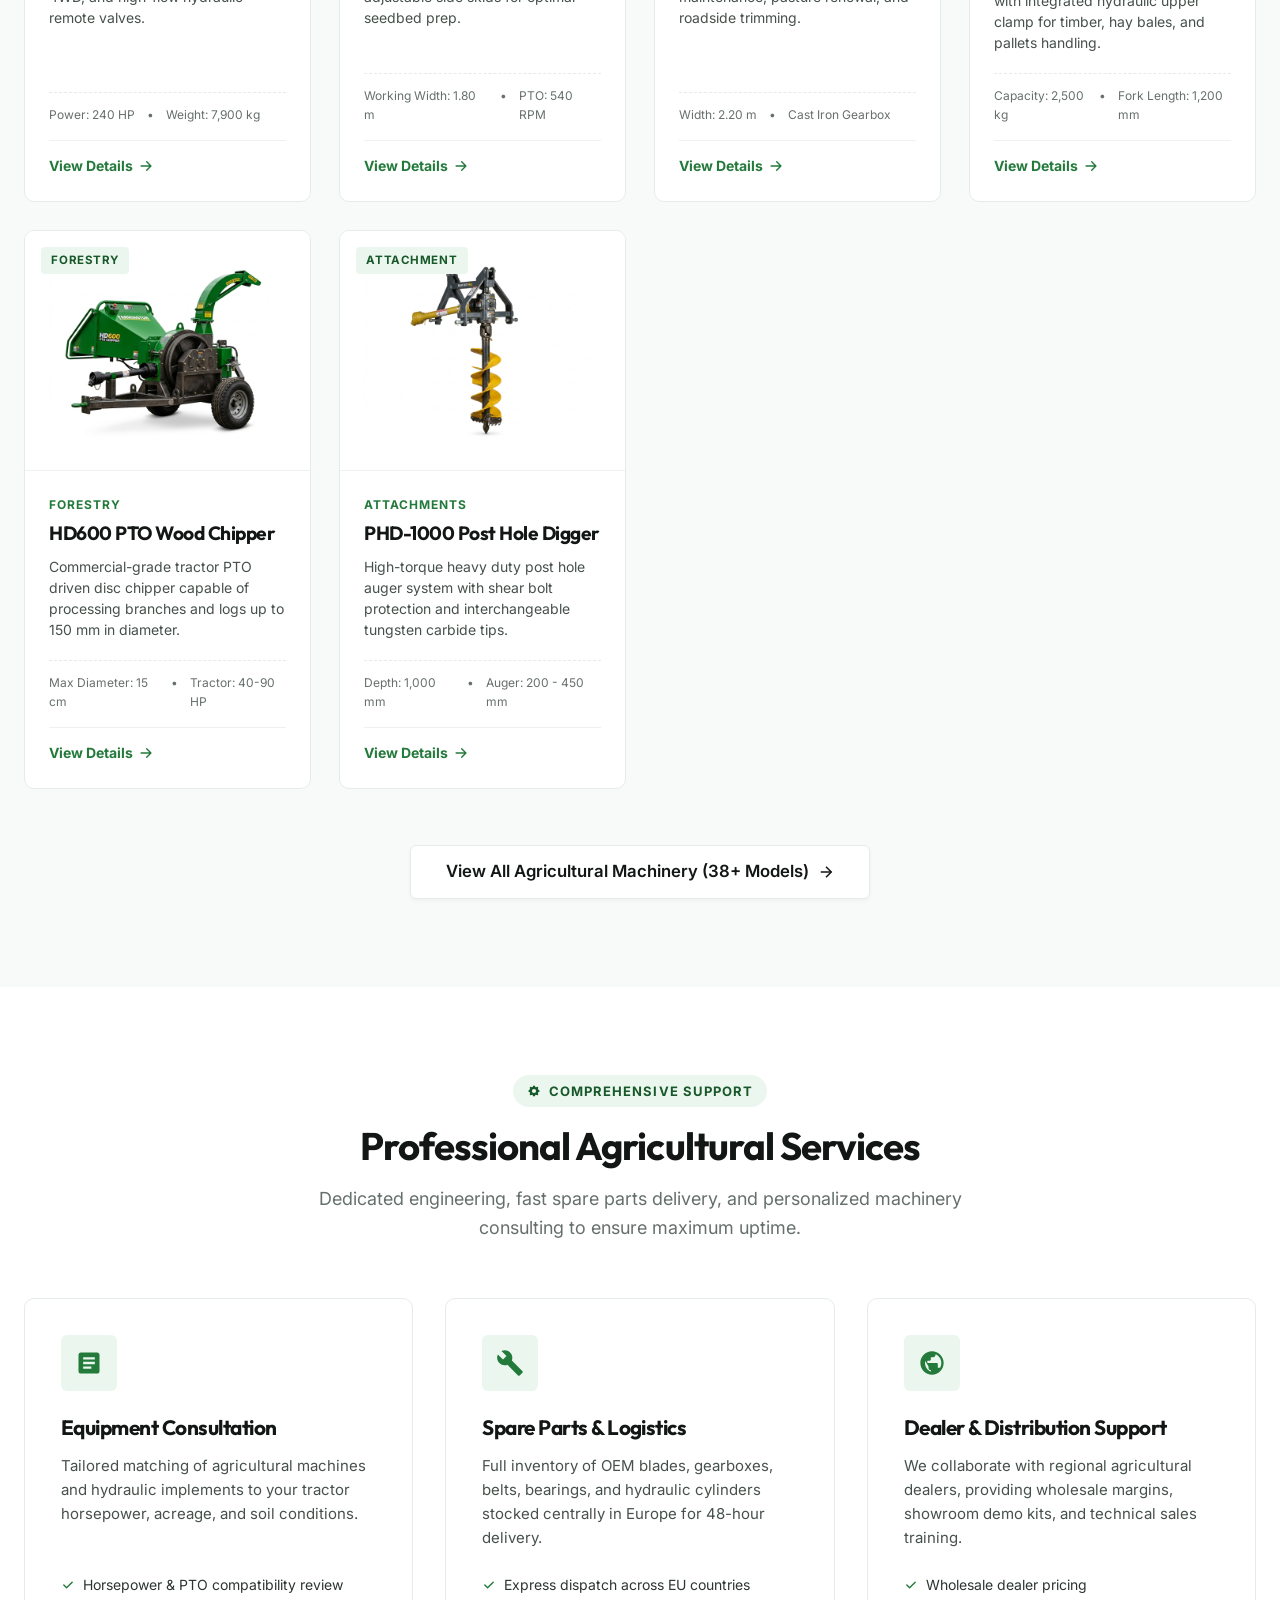
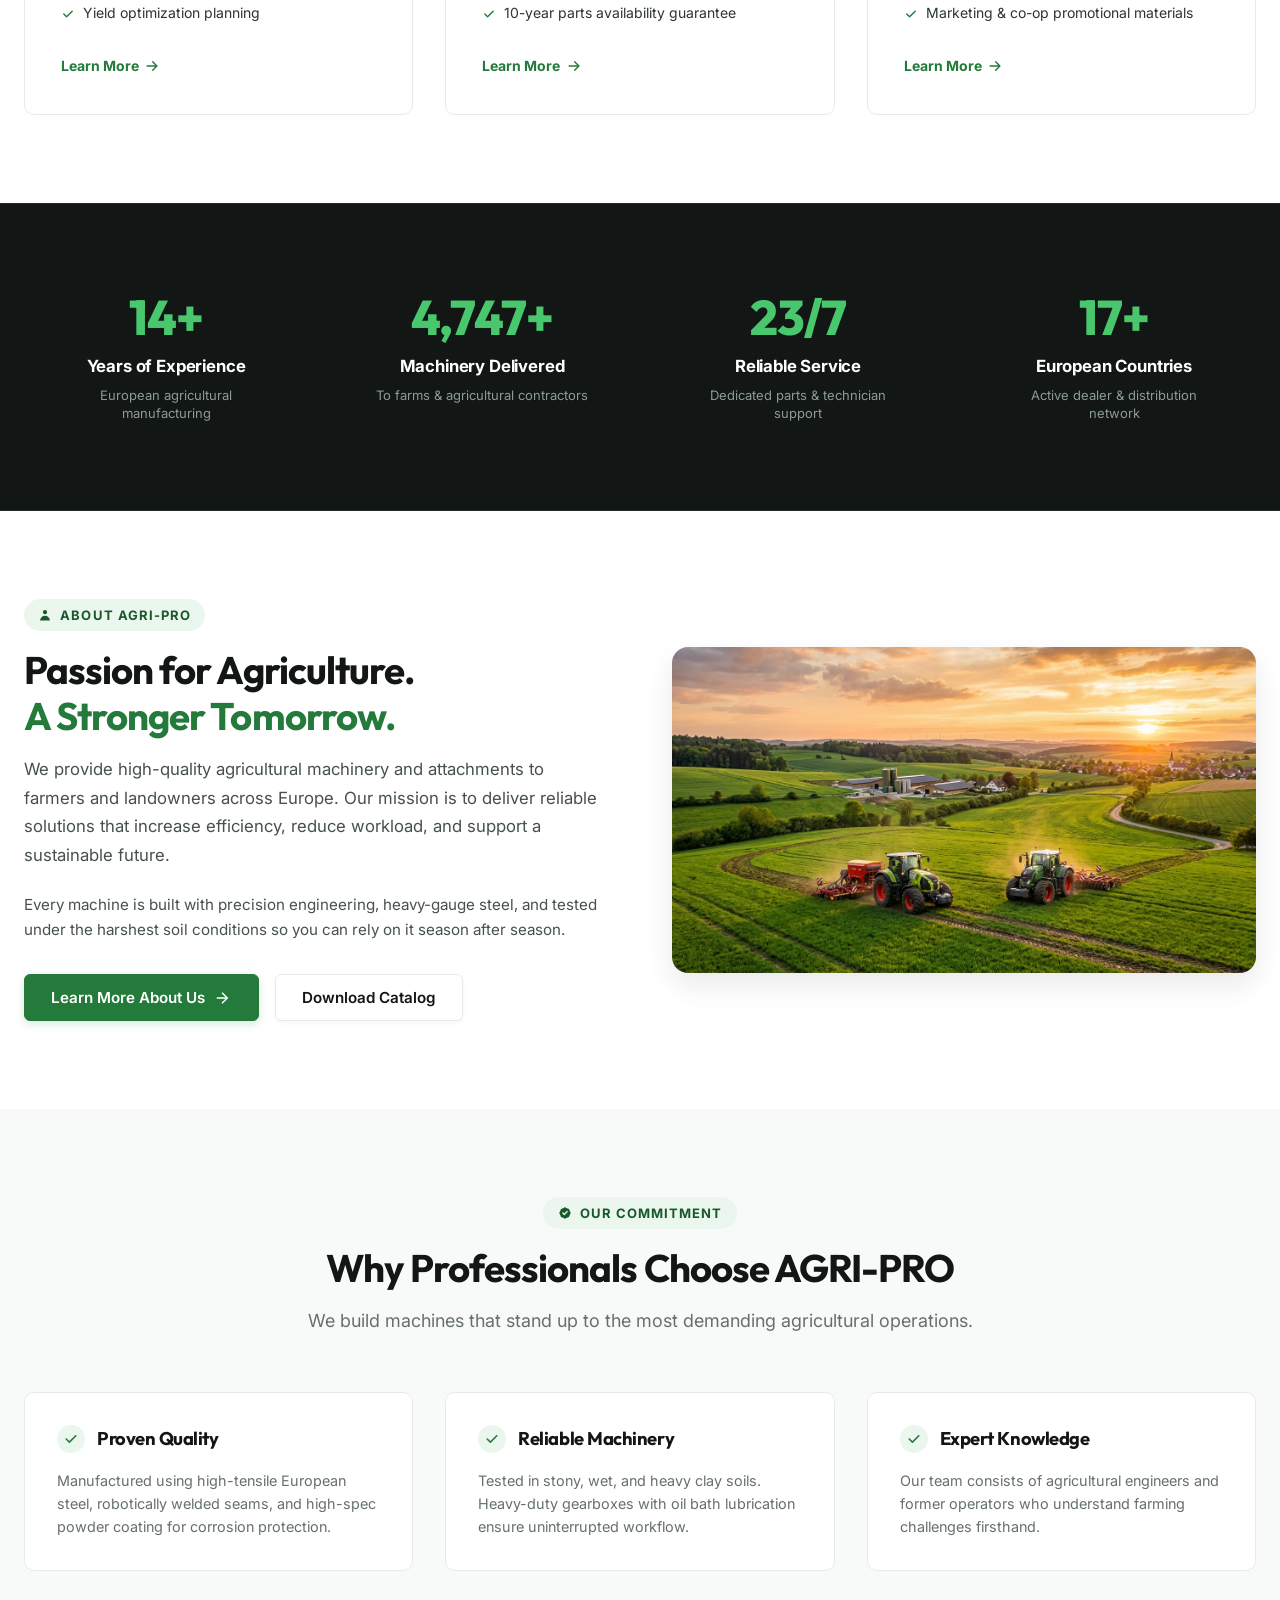
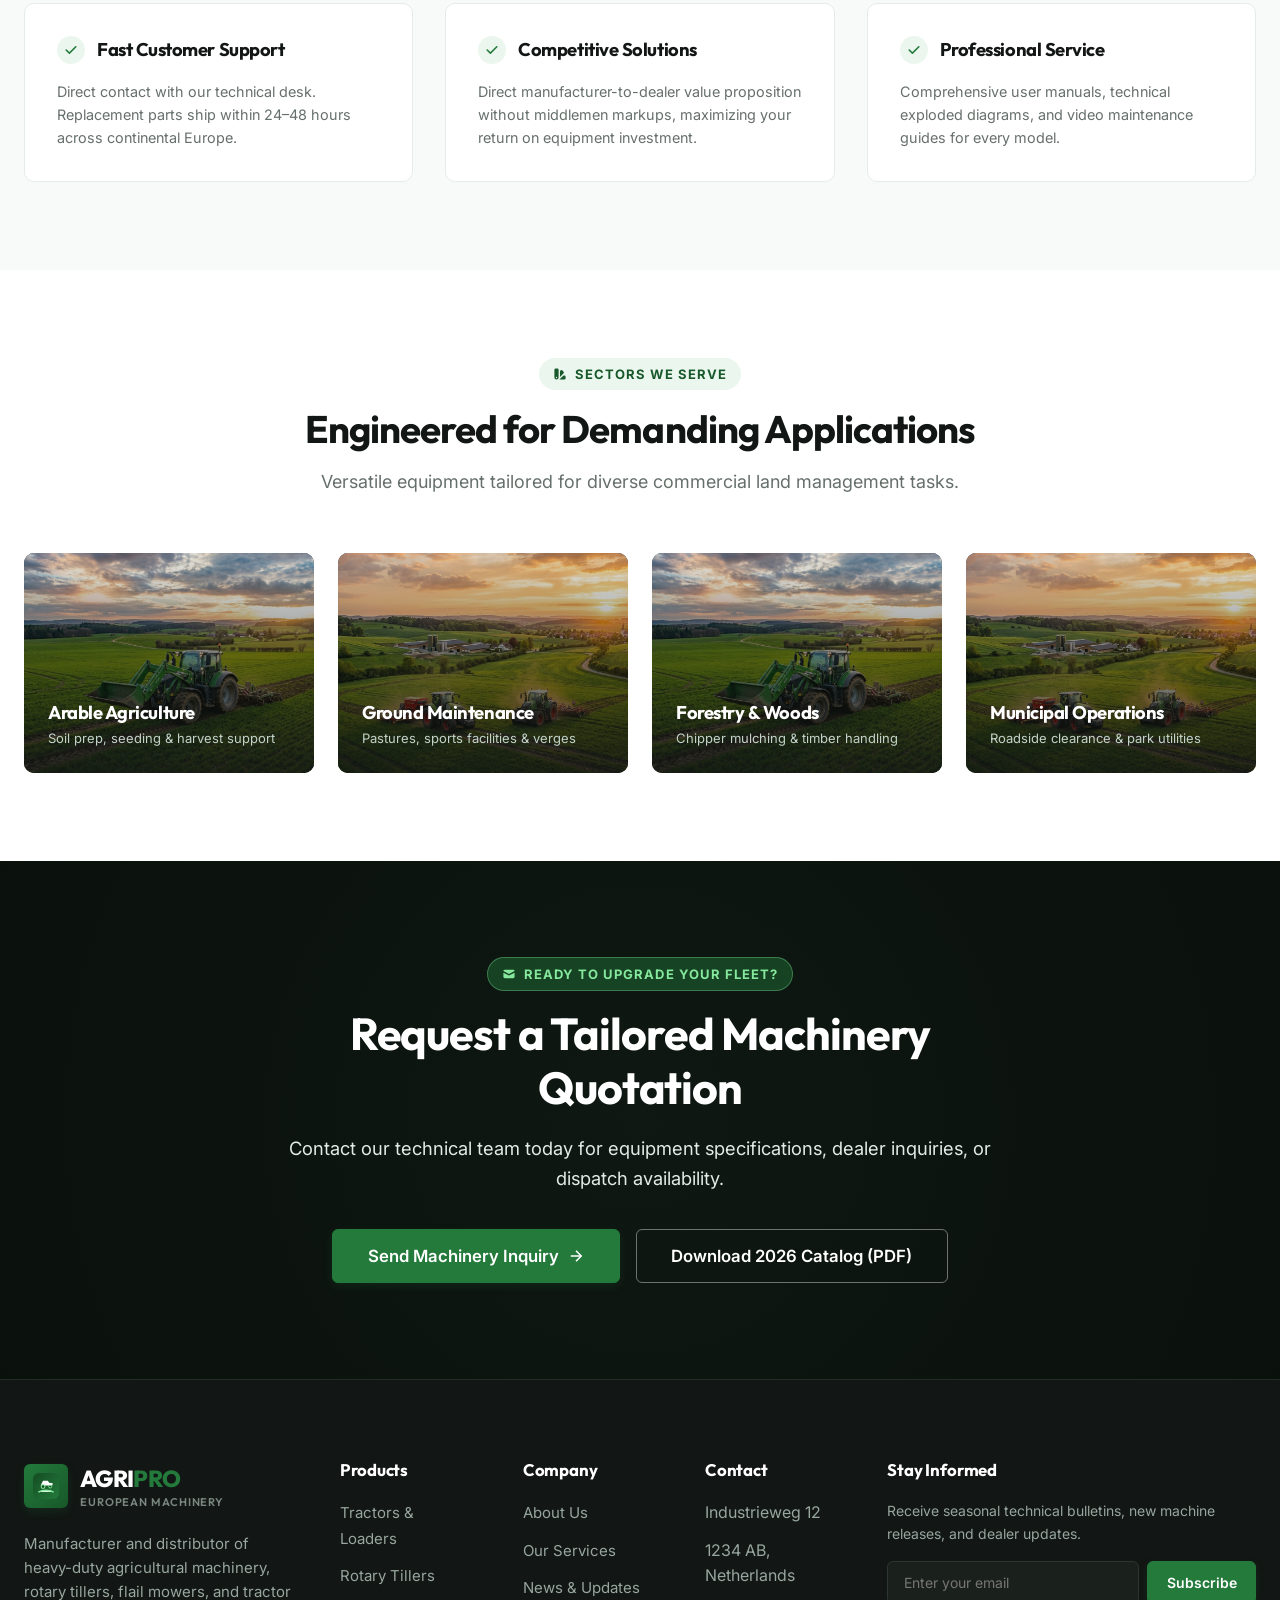
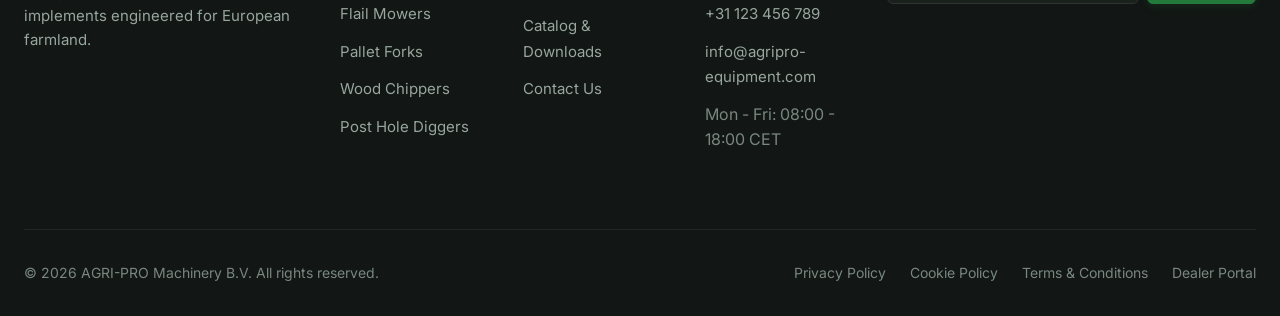
==== commit b0a74a78: "deploy: ba50004b2e1d6f156a8b9a0cfbfafba1f409120c" ====
--- a/index.html
+++ b/index.html
@@ -19,21 +19,6 @@
   <link rel="stylesheet" href="css/responsive.css">
 </head>
 <body>
-
-  <!-- Submission / Handover Banner -->
-  <div class="submission-price-banner">
-    <div class="badge-item">
-      <svg viewBox="0 0 20 20"><path fill-rule="evenodd" d="M10 18a8 8 0 100-16 8 8 0 000 16zm3.707-9.293a1 1 0 00-1.414-1.414L9 10.586 7.707 9.293a1 1 0 00-1.414 1.414l2 2a1 1 0 001.414 0l4-4z" clip-rule="evenodd"/></svg>
-      <span>Professional WordPress & Standalone Ready Architecture</span>
-    </div>
-    <div class="badge-item">
-      <svg viewBox="0 0 20 20"><path d="M9 2a1 1 0 000 2h2a1 1 0 100-2H9z"/><path fill-rule="evenodd" d="M4 5a2 2 0 012-2 3 3 0 003 3h2a3 3 0 003-3 2 2 0 012 2v11a2 2 0 01-2 2H6a2 2 0 01-2-2V5zm3 4a1 1 0 000 2h.01a1 1 0 100-2H7zm3 0a1 1 0 000 2h3a1 1 0 100-2h-3zm-3 4a1 1 0 100 2h.01a1 1 0 100-2H7zm3 0a1 1 0 100 2h3a1 1 0 100-2h-3z" clip-rule="evenodd"/></svg>
-      <span>Fully Responsive &bull; Fast Loading &bull; SEO Optimized &bull; Video Handover Included</span>
-    </div>
-    <div class="price-tag">
-      Total Proposed Price: €500 All Inclusive
-    </div>
-  </div>
 
   <!-- Sticky Site Header -->
   <header class="site-header" id="main-header">
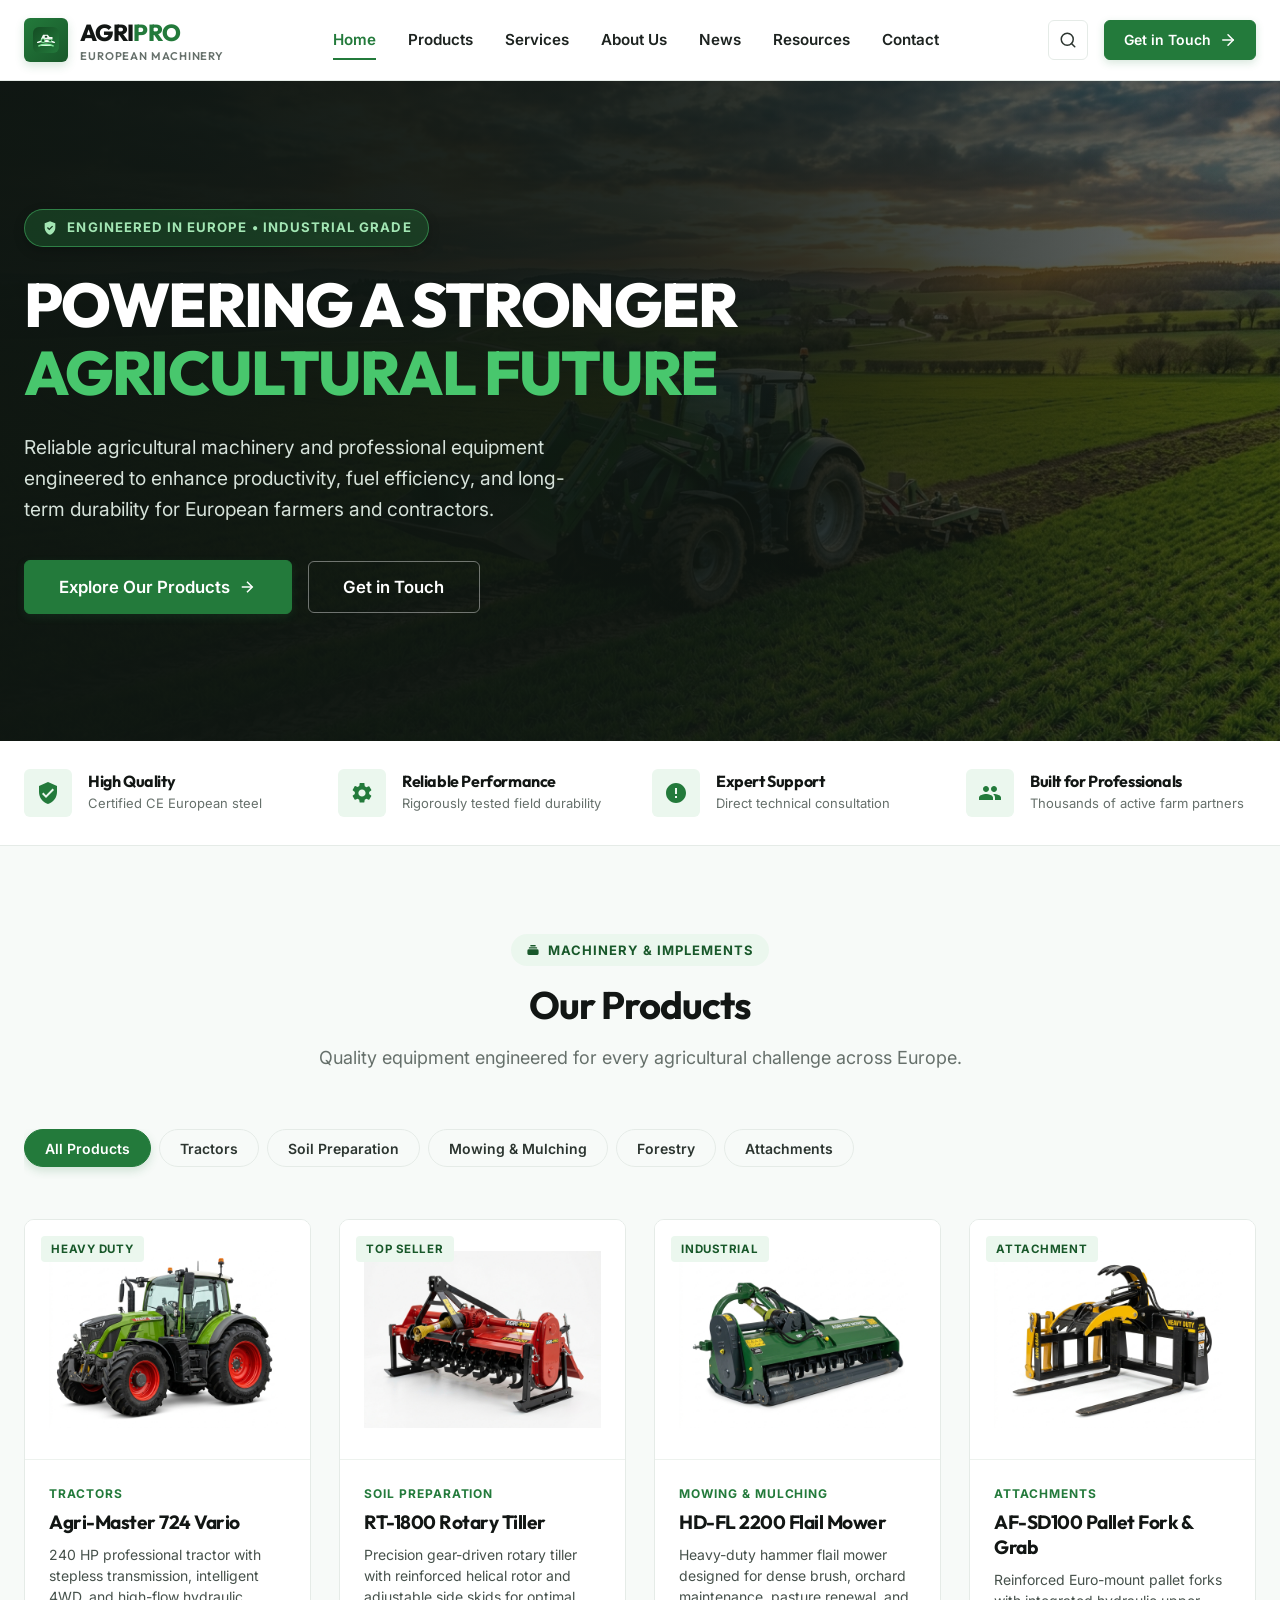
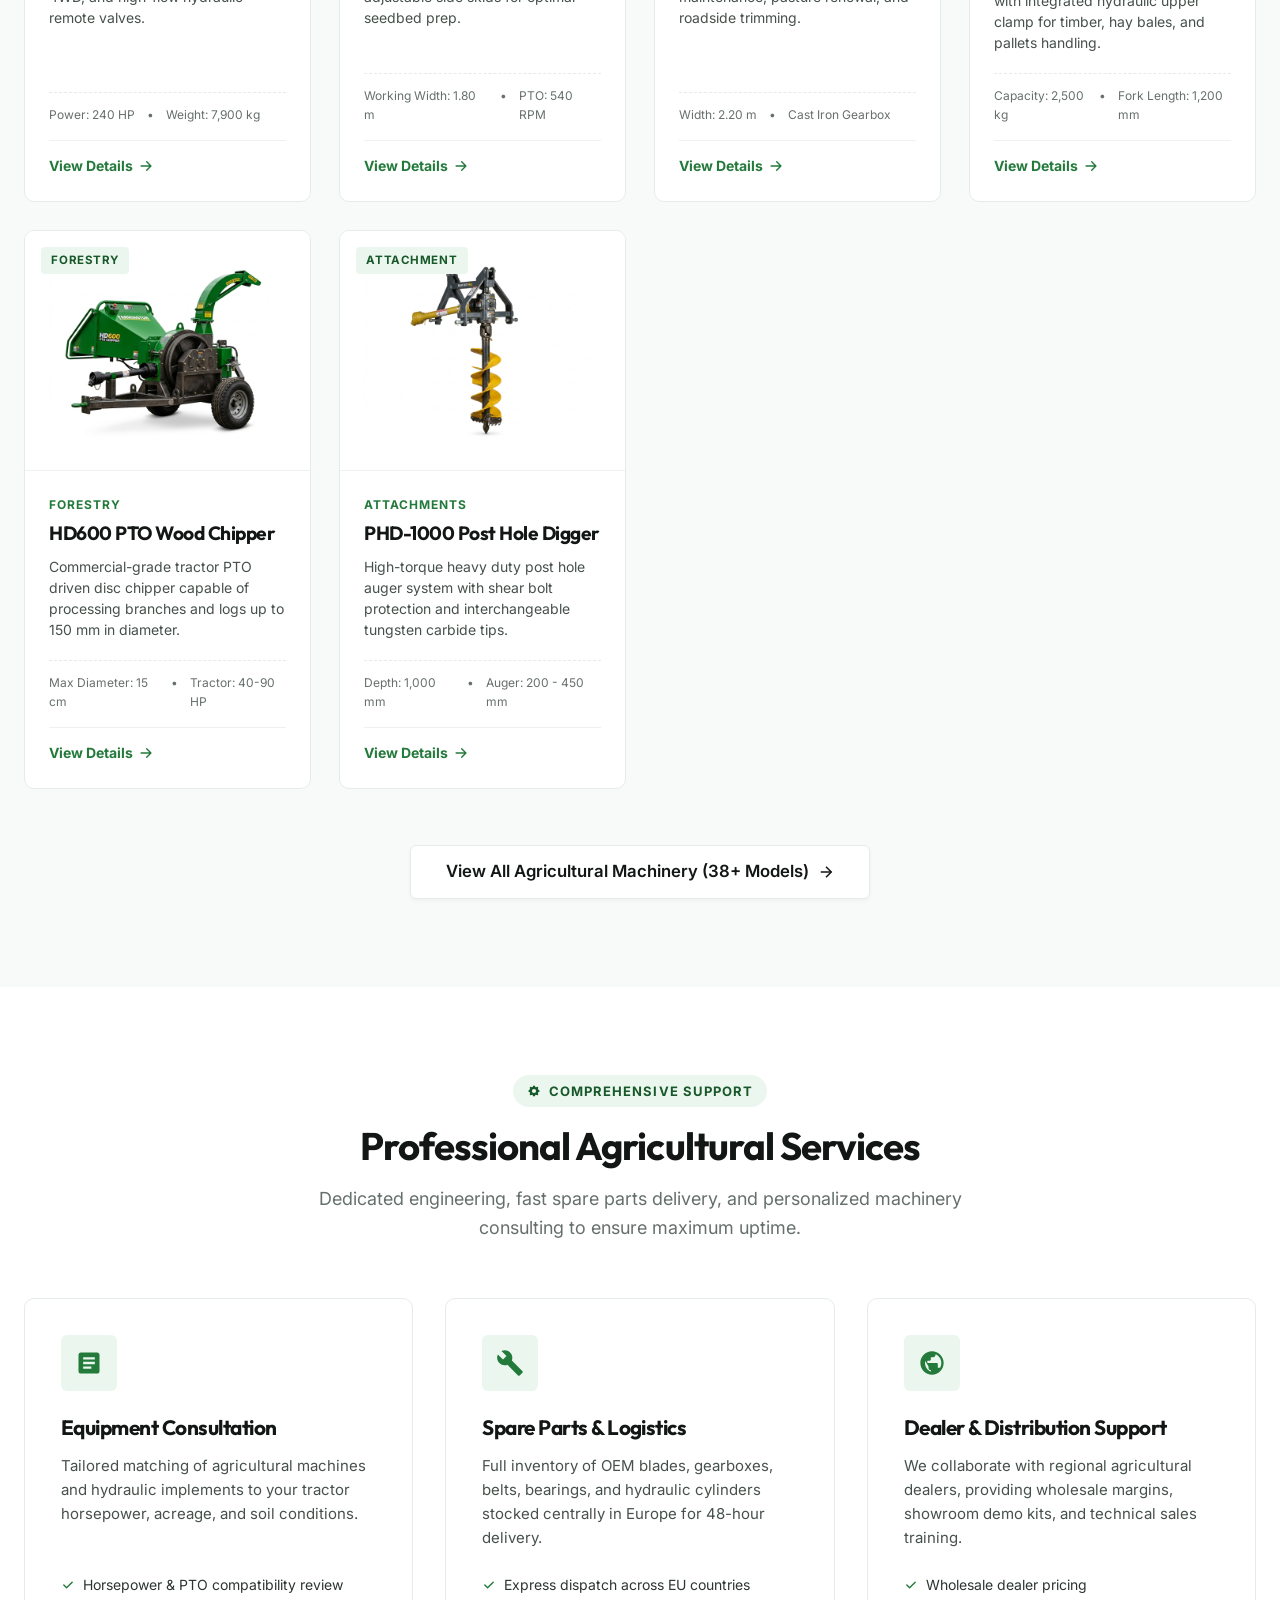
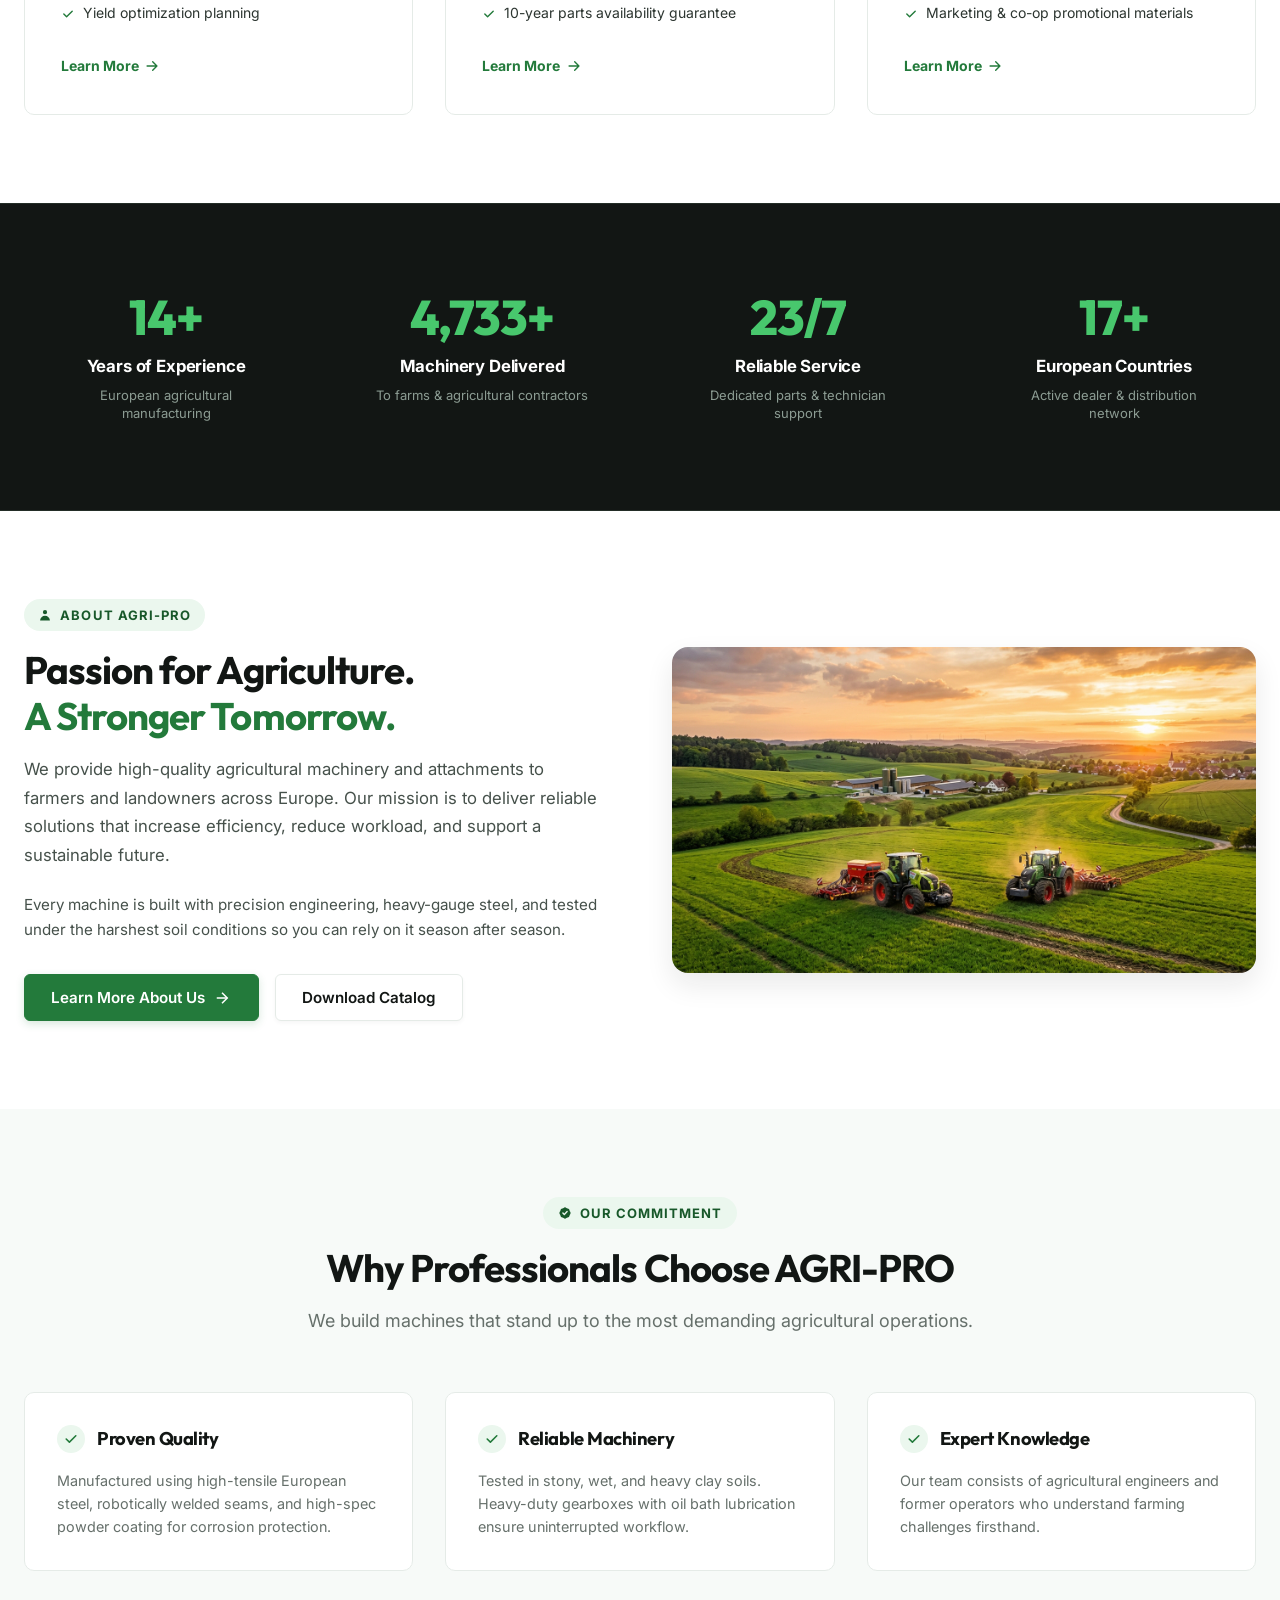
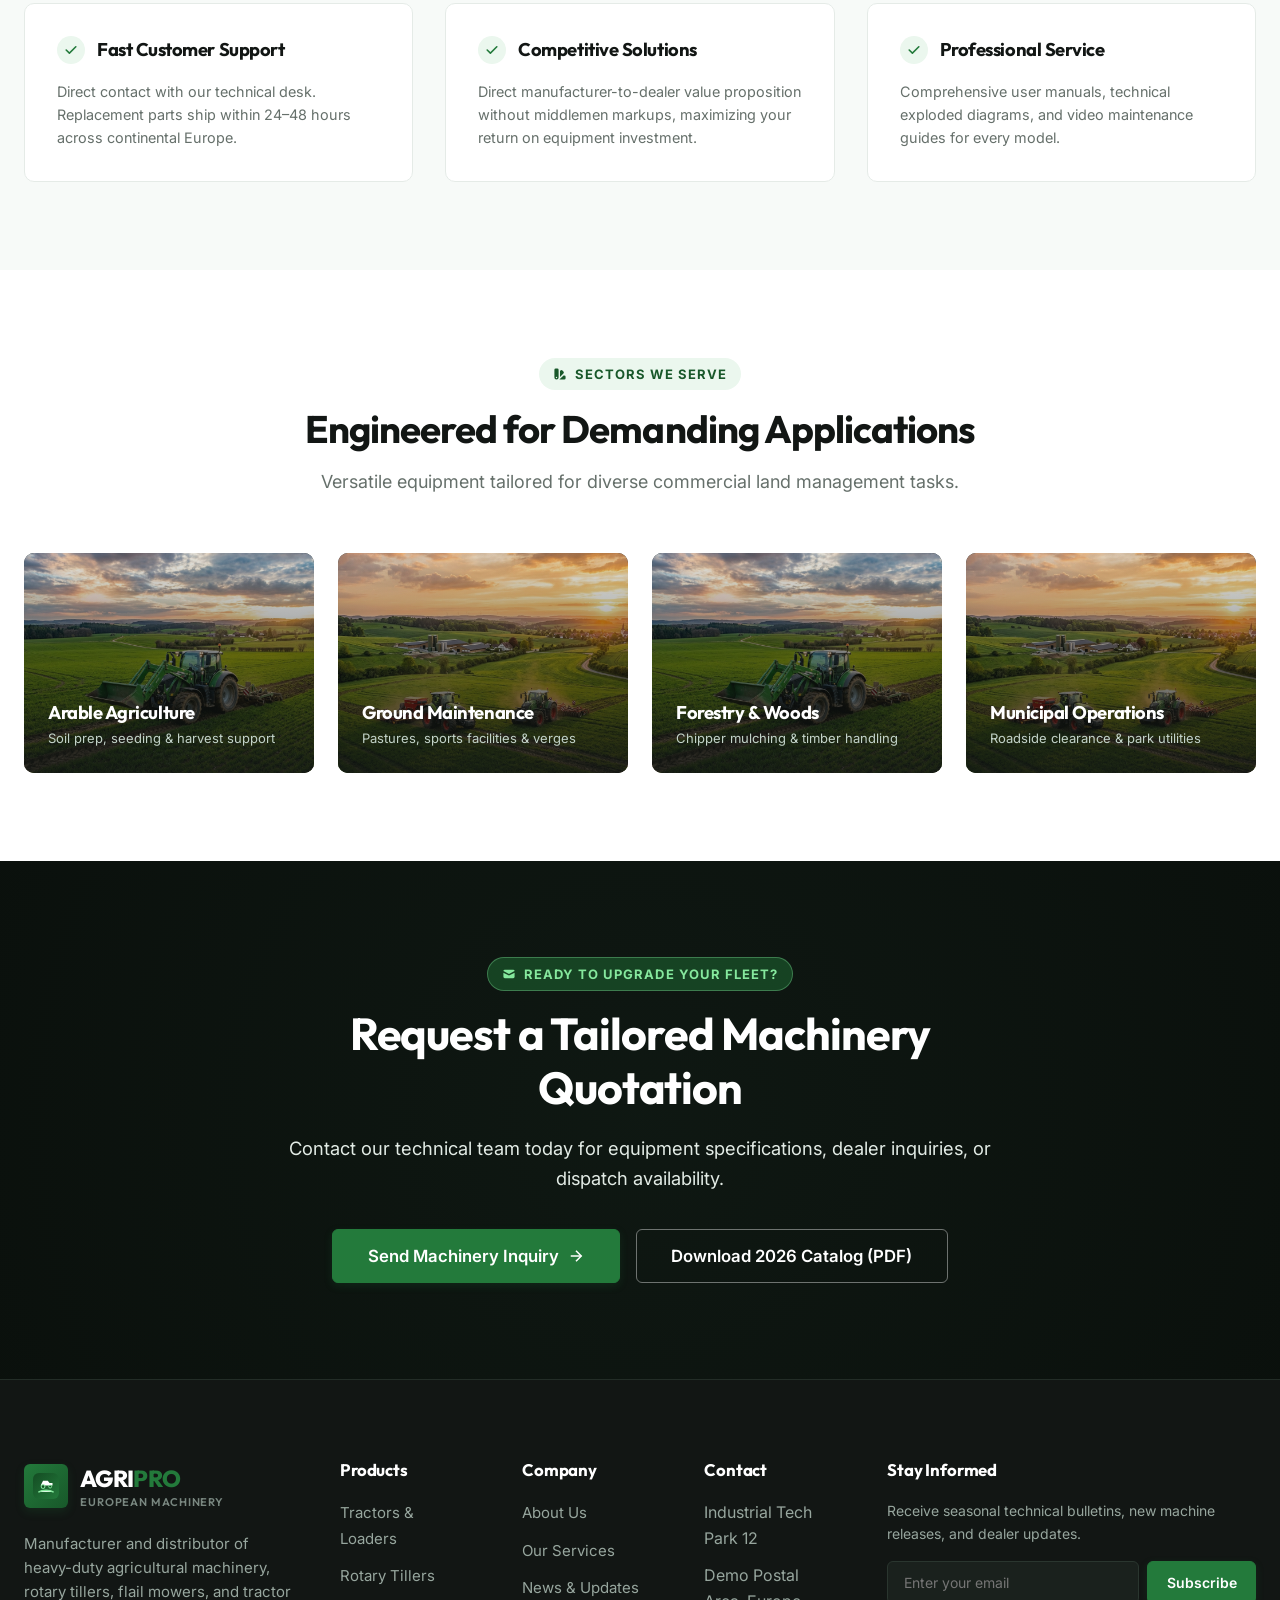
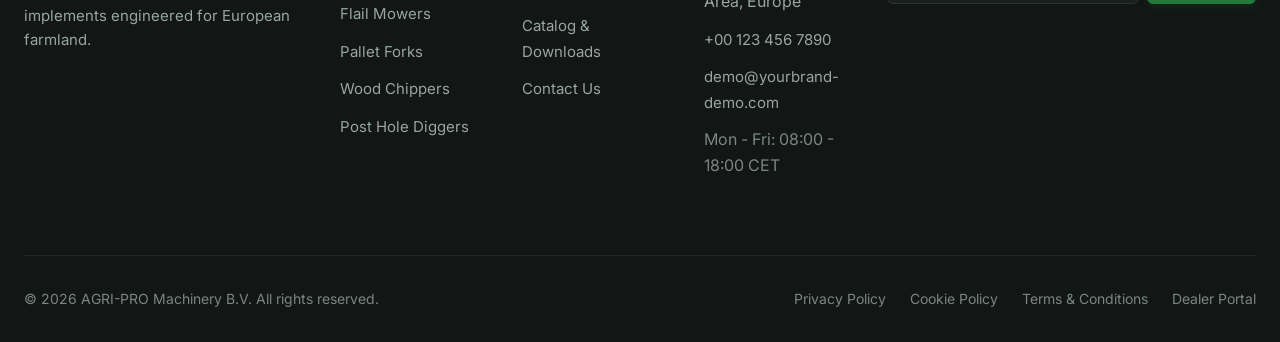
==== commit 297cc6b8: "deploy: 3c098ef226732a588141a880902339dbf9f1f0ab" ====
--- a/index.html
+++ b/index.html
@@ -1,4 +1,4 @@
-<!DOCTYPE html>
+﻿<!DOCTYPE html>
 <html lang="en">
 <head>
   <meta charset="UTF-8">
@@ -128,7 +128,7 @@
 
     <div class="mobile-nav-footer">
       <p>Direct Inquiries & Support</p>
-      <a href="tel:+31123456789">+31 (0) 123 456 789</a>
+      <a href="tel:+001234567890">+00 (0) 123 456 789</a>
       <div style="margin-top: 1rem;">
         <a href="contact.html" class="btn btn-primary" style="width: 100%;">Request Quote</a>
       </div>
@@ -794,10 +794,10 @@
         <div>
           <h4 class="footer-title">Contact</h4>
           <ul class="footer-links">
-            <li><span style="color: #97A69E;">Industrieweg 12</span></li>
-            <li><span style="color: #97A69E;">1234 AB, Netherlands</span></li>
-            <li><a href="tel:+31123456789">+31 123 456 789</a></li>
-            <li><a href="mailto:info@agripro-equipment.com">info@agripro-equipment.com</a></li>
+            <li><span style="color: #97A69E;">Industrial Tech Park 12</span></li>
+            <li><span style="color: #97A69E;">Demo Postal Area, Europe</span></li>
+            <li><a href="tel:+001234567890">+00 123 456 7890</a></li>
+            <li><a href="mailto:demo@yourbrand-demo.com">demo@yourbrand-demo.com</a></li>
             <li><span style="color: #798780;">Mon - Fri: 08:00 - 18:00 CET</span></li>
           </ul>
         </div>
